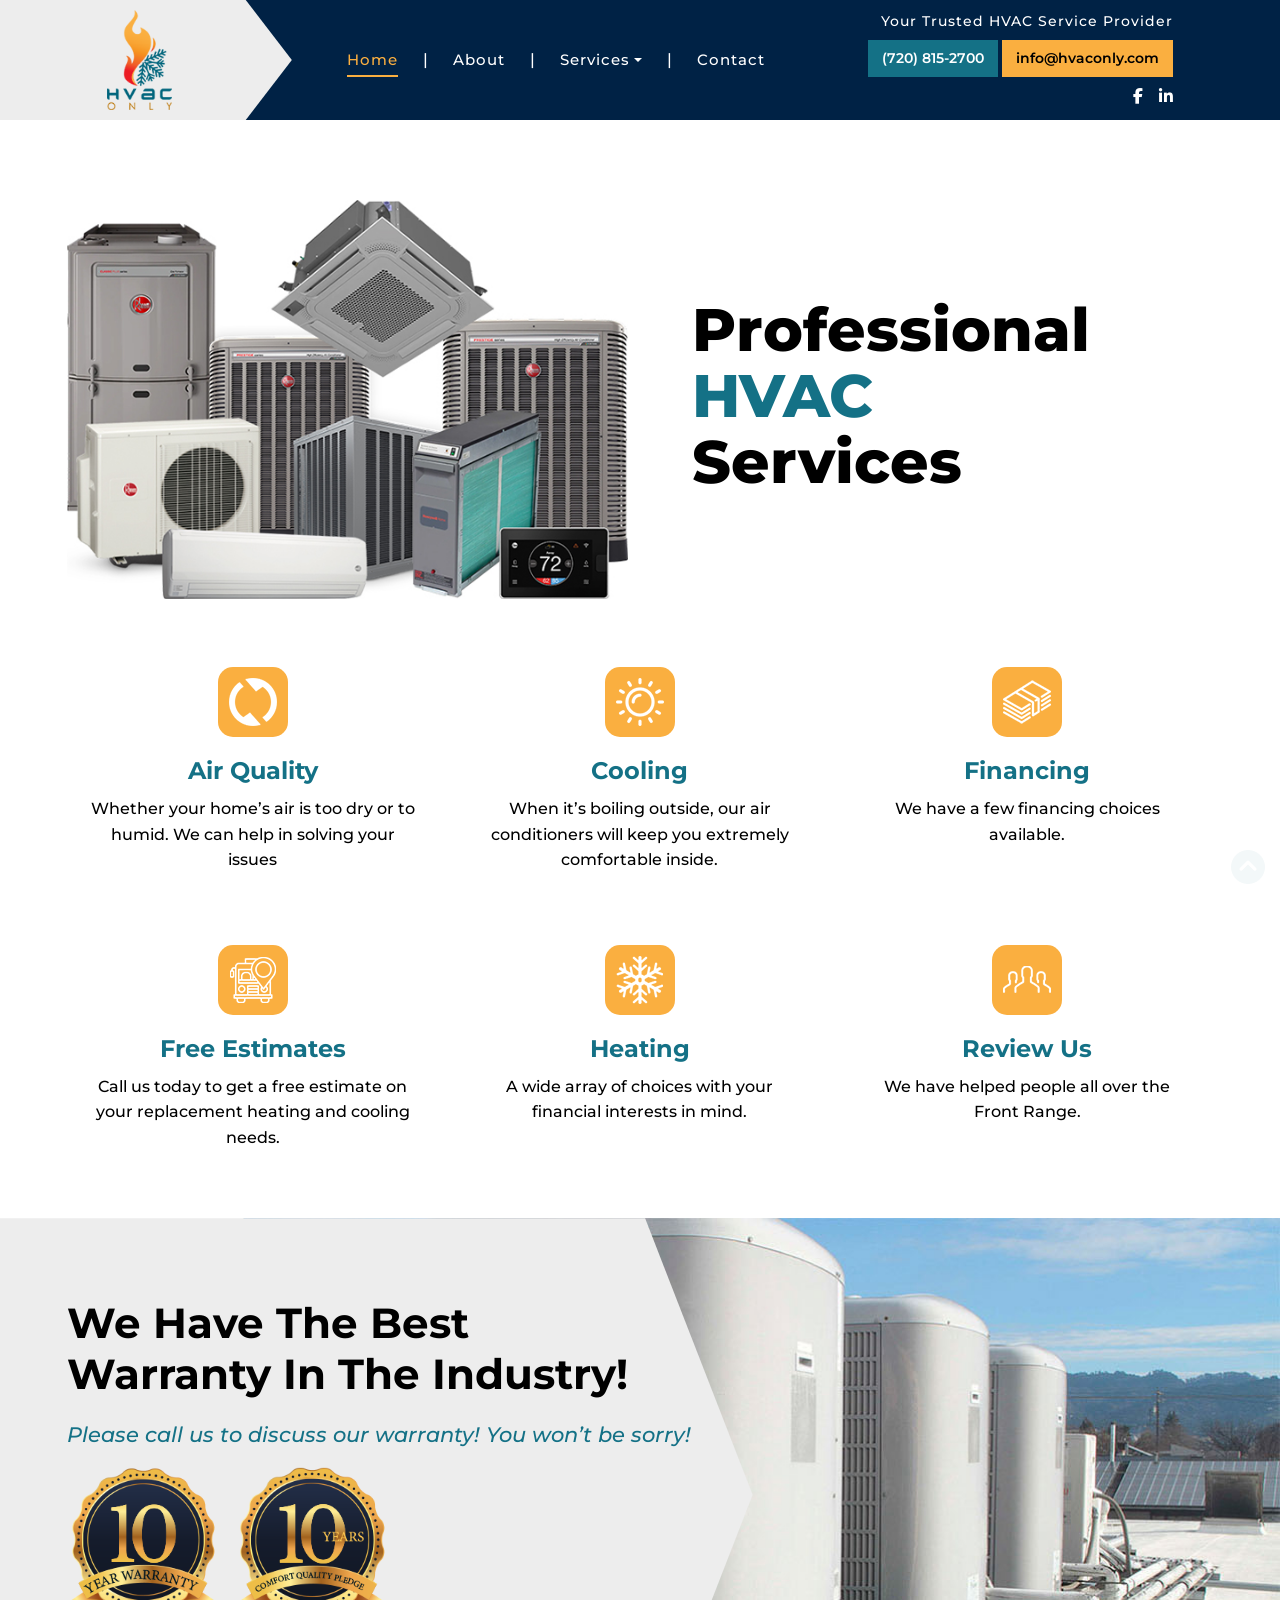
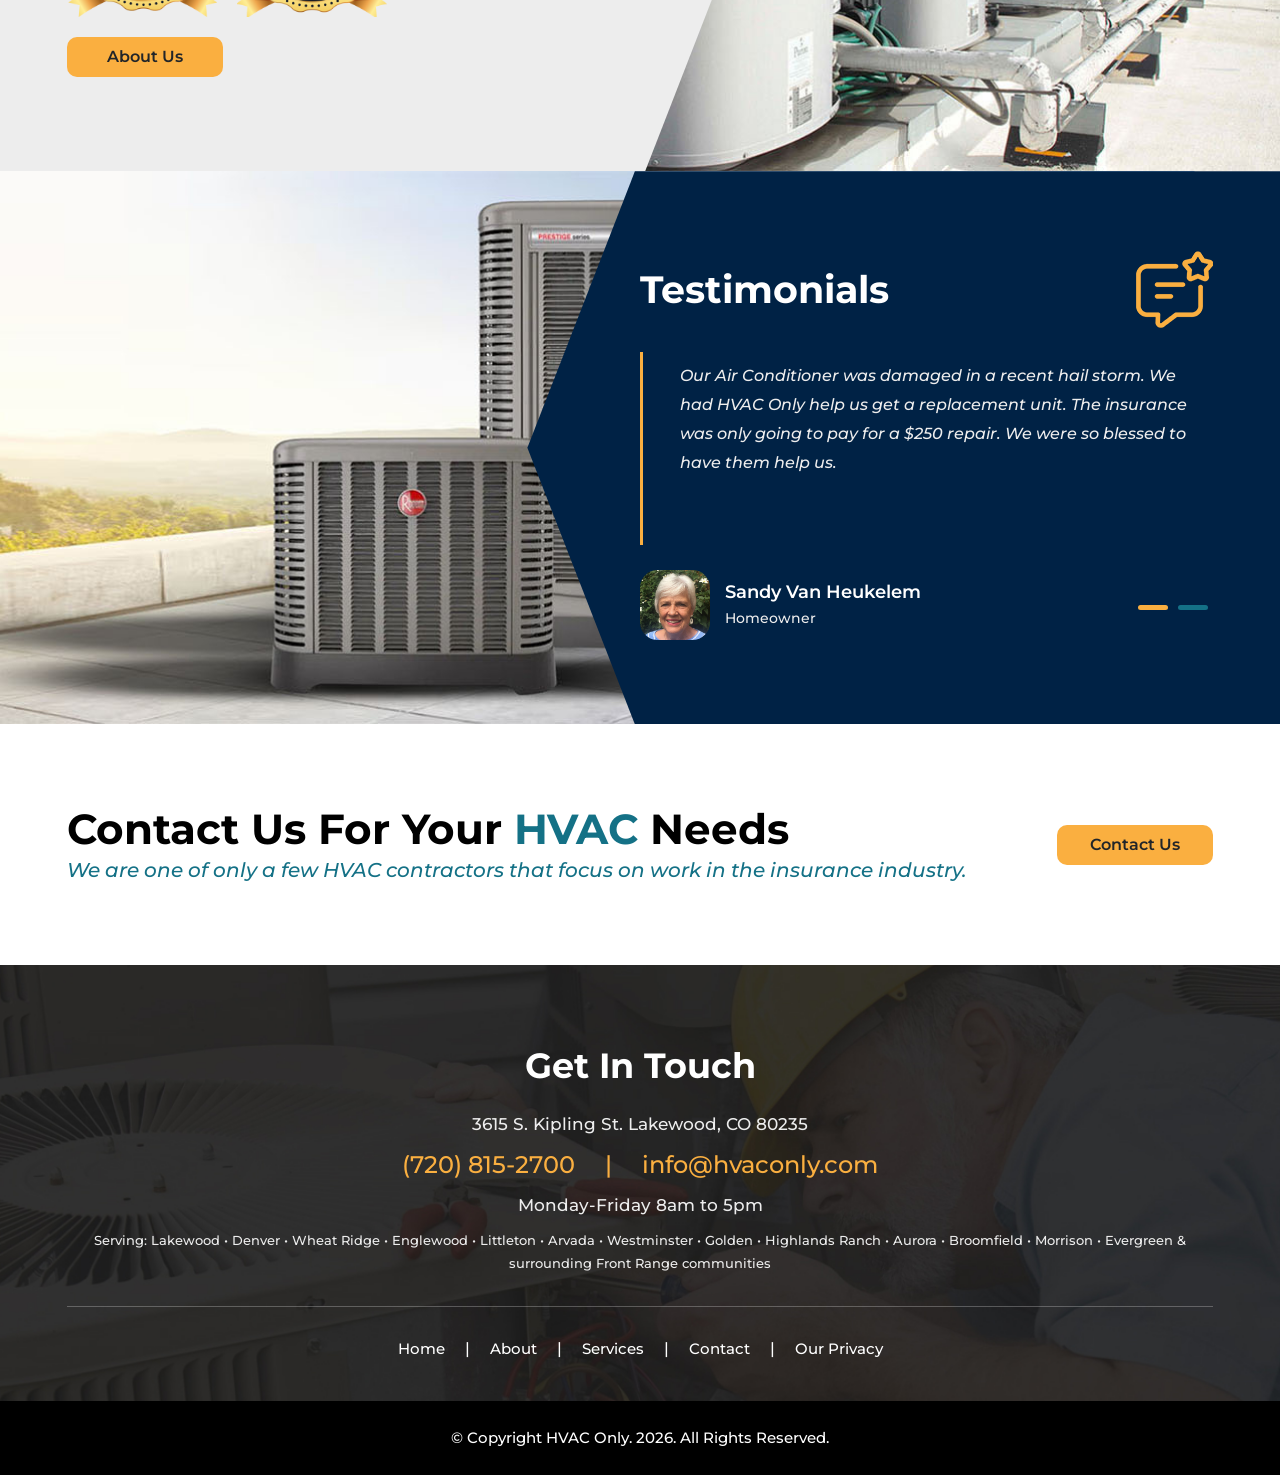
==== newsite/extracted/hvac_08042026/hvac/index.html @ 2b58421a "Initial commit — static site rebuild of hvaconly.com Phases complete: - Phase 1: nginx setup (port 8" ====
<!DOCTYPE html
  PUBLIC "-//W3C//DTD XHTML 1.0 Transitional//EN" "http://www.w3.org/TR/xhtml1/DTD/xhtml1-transitional.dtd">
<html xmlns="http://www.w3.org/1999/xhtml">

<head>
  <meta charset="utf-8">
  <meta http-equiv="content-type" content="text/html; charset=utf-8" />
  <meta name="viewport" content="width=device-width, initial-scale=1">
  <link rel="stylesheet" href="css/bootstrap.min.css">

  <title>HVAC Only | Heating & Cooling Contractor | Lakewood, CO</title>
  <meta name="description" content="HVAC Only offers expert heating, cooling & air quality services in Lakewood, CO. Serving Denver, Wheat Ridge, Littleton, Englewood, Arvada & the Front Range. Free estimates — call (720) 815-2700.">
  <meta name="robots" content="index, follow">
  <link rel="canonical" href="https://hvaconly.com/">
  <!-- Open Graph -->
  <meta property="og:type" content="website">
  <meta property="og:title" content="HVAC Only | Heating & Cooling Contractor | Lakewood, CO">
  <meta property="og:description" content="HVAC Only offers expert heating, cooling & air quality services in Lakewood, CO. Serving Denver, Wheat Ridge, Littleton, Englewood, Arvada & the Front Range. Free estimates — call (720) 815-2700.">
  <meta property="og:url" content="https://hvaconly.com/">
  <meta property="og:site_name" content="HVAC Only">
  <meta property="og:image" content="https://hvaconly.com/img/logo.png">
  <!-- Twitter Card -->
  <meta name="twitter:card" content="summary">
  <meta name="twitter:title" content="HVAC Only | Heating & Cooling Contractor | Lakewood, CO">
  <meta name="twitter:description" content="HVAC Only offers expert heating, cooling & air quality services in Lakewood, CO. Serving Denver, Wheat Ridge, Littleton, Englewood, Arvada & the Front Range. Free estimates — call (720) 815-2700.">
  <!-- Local SEO -->
  <meta name="geo.region" content="US-CO">
  <meta name="geo.placename" content="Lakewood, Colorado">
  <meta name="geo.position" content="39.6461;-105.1244">
  <meta name="ICBM" content="39.6461, -105.1244">

  <link rel="shortcut icon" href="img/favIcon.png" />
  <link rel="stylesheet" type="text/css" href="css/all.css" />
  <link rel="stylesheet" type="text/css" href="css/style.css" />
  <link rel="stylesheet" href="css/animate.css">
  <link rel="stylesheet" href="css/jquery.bxslider.css">

  <link rel="preconnect" href="https://fonts.googleapis.com">
  <link rel="preconnect" href="https://fonts.gstatic.com" crossorigin>
  <link href="https://fonts.googleapis.com/css2?family=Montserrat:ital,wght@0,100..900;1,100..900&display=swap"
    rel="stylesheet">
  <script type="application/ld+json">
  {
    "@context": "https://schema.org",
    "@type": "HVACBusiness",
    "name": "HVAC Only",
    "url": "https://hvaconly.com",
    "logo": "https://hvaconly.com/img/logo.png",
    "image": "https://hvaconly.com/img/logo.png",
    "description": "Expert heating, cooling and air quality services in Lakewood, CO and the Denver metro area.",
    "telephone": "+17208152700",
    "email": "info@hvaconly.com",
    "address": {
      "@type": "PostalAddress",
      "streetAddress": "3615 S. Kipling St.",
      "addressLocality": "Lakewood",
      "addressRegion": "CO",
      "postalCode": "80235",
      "addressCountry": "US"
    },
    "geo": {
      "@type": "GeoCoordinates",
      "latitude": 39.6461,
      "longitude": -105.1244
    },
    "openingHoursSpecification": {
      "@type": "OpeningHoursSpecification",
      "dayOfWeek": ["Monday","Tuesday","Wednesday","Thursday","Friday"],
      "opens": "08:00",
      "closes": "17:00"
    },
    "areaServed": [
      {"@type": "City", "name": "Lakewood", "addressRegion": "CO"},
      {"@type": "City", "name": "Denver", "addressRegion": "CO"},
      {"@type": "City", "name": "Wheat Ridge", "addressRegion": "CO"},
      {"@type": "City", "name": "Englewood", "addressRegion": "CO"},
      {"@type": "City", "name": "Littleton", "addressRegion": "CO"},
      {"@type": "City", "name": "Arvada", "addressRegion": "CO"},
      {"@type": "City", "name": "Westminster", "addressRegion": "CO"},
      {"@type": "City", "name": "Golden", "addressRegion": "CO"},
      {"@type": "City", "name": "Highlands Ranch", "addressRegion": "CO"},
      {"@type": "City", "name": "Aurora", "addressRegion": "CO"},
      {"@type": "City", "name": "Broomfield", "addressRegion": "CO"},
      {"@type": "City", "name": "Morrison", "addressRegion": "CO"},
      {"@type": "City", "name": "Edgewater", "addressRegion": "CO"},
      {"@type": "City", "name": "Centennial", "addressRegion": "CO"},
      {"@type": "City", "name": "Lone Tree", "addressRegion": "CO"},
      {"@type": "City", "name": "Evergreen", "addressRegion": "CO"},
      {"@type": "City", "name": "Thornton", "addressRegion": "CO"}
    ],
    "priceRange": "$$",
    "sameAs": []
  }
  </script>
</head>

<body>
  <!-- HEADER -->
  <header id="header" class="main-header angled-bg">
    <div class="container">
      <div class="header-wrapper d-flex align-items-center justify-content-between">

        <!-- LEFT: Logo -->
        <div class="header-left d-flex align-items-center">
          <a class="logo-box" href="index.html">
            <img src="img/logo.png" alt="HVAC Logo" class="logo-img">
          </a>
        </div>

        <!-- CENTER: Desktop Nav -->
        <nav class="main-nav">
          <ul class="nav-list d-flex mb-0">
            <li><a href="index.html" class="active">Home</a></li>
            <li>|</li>
            <li><a href="about.html">About</a></li>
            <li>|</li>
            <li class="dropdown">
              <a href="services.html" class="dropdown-toggle">Services</a> <!-- data-bs-toggle="dropdown" -->

              <ul class="dropdown-menu">
                <li><a class="dropdown-item" href="air-quality.html">Air Quality</a></li>
                <li><a class="dropdown-item" href="cooling.html">Cooling</a></li>
                <li><a class="dropdown-item" href="heating.html">Heating</a></li>
                <li><a class="dropdown-item" href="packaged-units.html">Packaged Units</a></li>
                <li><a class="dropdown-item" href="reports.html">Reports</a></li>
                <li><a class="dropdown-item" href="services.html">Service</a></li>
              </ul>
            </li>
            <li>|</li>
            <li><a href="contact.html">Contact</a></li>
          </ul>
        </nav>

        <!-- RIGHT -->
        <div class="header-right text-end">

          <!-- Hamburger -->
          <div class="hamburger d-lg-none">
            <i class="fa-solid fa-bars-staggered"></i>
          </div>

          <p class="tagline mb-0 pb-2 d-none d-lg-block">
            Your Trusted HVAC Service Provider
          </p>

          <div class="contact-box d-flex justify-content-end align-items-center d-none d-lg-flex">
            <a href="tel:7208152700" class="contact-btn phone">(720) 815-2700</a>
            <a href="mailto:info@hvaconly.com" class="contact-btn email">info@hvaconly.com</a>
          </div>

          <div class="social-icons pt-2 d-none d-lg-block">
            <a href="http://www.Facebook.com/hvaconly.com"><i class="fab fa-facebook-f"></i></a>
            <a href="http://www.linkedin/company/hvaconly"><i class="fab fa-linkedin-in"></i></a>
          </div>

        </div>

      </div>
    </div>
  </header>

  <!-- MOBILE MENU -->
  <div class="mobile-menu">
    <div class="mobile-menu-close" id="mobileMenuClose">
      <i class="fa-solid fa-xmark"></i>
    </div>
    <div class="mobile-menu-inner">

      <ul>
        <li><a href="index.html" class="active">Home</a></li>
        <li><a href="about.html">About</a></li>
        <li><a href="services.html">Services</a></li>
        <li><a href="contact.html">Contact</a></li>
      </ul>

      <div class="mobile-contact">
        <div class="contact-box">
          <a href="tel:7208152700" class="contact-btn phone">(720) 815-2700</a>
          <a href="mailto:info@hvaconly.com" class="contact-btn email">info@hvaconly.com</a>
        </div>

        <div class="social-icons pt-2 text-end">
          <a href="#"><i class="fab fa-facebook-f"></i></a>
          <a href="#"><i class="fab fa-linkedin-in"></i></a>
        </div>
      </div>

    </div>
  </div>

  <!-- OVERLAY -->
  <div class="menu-overlay"></div>


  <!-- HERO -->
  <section id="hero" class="hero-section topMarginOfHeader">
    <div class="container">
      <div class="row align-items-center">

        <!-- LEFT: IMAGE -->
        <div class="col-lg-6 hero-image-col">
          <div class="hero-image text-center wow fadeInLeft">
            <img src="img/hvac-banner.jpg" alt="HVAC Products" class="img-fluid">
          </div>
        </div>

        <!-- RIGHT: CONTENT -->
        <div class="col-lg-6 hero-content-col">
          <div class="hero-content">
            <h1 class="hero-title fadeInUp">
              Professional <br>
              <span>HVAC</span> <br>
              Services
            </h1>
          </div>
        </div>

      </div>
    </div>
  </section>

  <section id="services" class="services-section">
    <div class="container">

      <div class="row text-center g-3">

        <!-- ITEM -->
        <div class="col-lg-4 col-md-6">
          <div class="service-card wow fadeInUp" data-wow-delay="0.0s">
            <div class="icon-box">
              <img src="img/services1_ic.png" class="img-fluid" alt="">
            </div>
            <h4>Air Quality</h4>
            <p>Whether your home’s air is too dry or to humid. We can help in solving your issues</p>
          </div>
        </div>

        <div class="col-lg-4 col-md-6">
          <div class="service-card wow fadeInUp" data-wow-delay="0.2s">
            <div class="icon-box">
              <img src="img/services2_ic.png" class="img-fluid" alt="">
            </div>
            <h4>Cooling</h4>
            <p>When it’s boiling outside, our air conditioners will keep you extremely comfortable inside.</p>
          </div>
        </div>

        <div class="col-lg-4 col-md-6">
          <div class="service-card wow fadeInUp" data-wow-delay="0.4s">
            <div class="icon-box">
              <img src="img/services3_ic.png" class="img-fluid" alt="">
            </div>
            <h4>Financing</h4>
            <p>We have a few financing choices available.</p>
          </div>
        </div>

        <div class="col-lg-4 col-md-6">
          <div class="service-card wow fadeInUp" data-wow-delay="0.0s">
            <div class="icon-box">
              <img src="img/services4_ic.png" class="img-fluid" alt="">
            </div>
            <h4>Free Estimates</h4>
            <p>Call us today to get a free estimate on your replacement heating and cooling needs.</p>
          </div>
        </div>

        <div class="col-lg-4 col-md-6">
          <div class="service-card wow fadeInUp" data-wow-delay="0.2s">
            <div class="icon-box">
              <img src="img/services5_ic.png" class="img-fluid" alt="">
            </div>
            <h4>Heating</h4>
            <p>A wide array of choices with your financial interests in mind.</p>
          </div>
        </div>

        <div class="col-lg-4 col-md-6">
          <div class="service-card wow fadeInUp" data-wow-delay="0.4s">
            <div class="icon-box">
              <img src="img/services6_ic.png" class="img-fluid" alt="">
            </div>
            <h4>Review Us</h4>
            <p>We have helped people all over the Front Range.</p>
          </div>
        </div>

      </div>

    </div>
  </section>

  <section id="warranty" class="warranty-section wow fadeInUp">
    <div class="container">
      <div class="row g-0 align-items-stretch">

        <!-- LEFT CONTENT -->
        <div class="col-lg-7 warranty-content d-flex align-items-center">
          <div class="content-inner">

            <h2 class="warranty-title wow fadeInUp">
              We Have The Best <br> Warranty In The Industry!
            </h2>

            <p class="warranty-subtitle">
              Please call us to discuss our warranty! You won’t be sorry!
            </p>

            <div class="badge-wrapper d-flex flex-wrap">
              <img src="img/badge1.png" alt="10 Years Comfort Quality" class="wow fadeInUp" data-wow-delay="0.0s">
              <img src="img/badge2.png" alt="10 Years Warranty" class="wow fadeInUp" data-wow-delay="0.2s">
            </div>

            <a href="about.html" class="btn warranty-btn wow fadeInUp">
              About Us
            </a>

          </div>
        </div>

        <!-- RIGHT CONTENT -->
        <div class="col-lg-5"></div>
      </div>
    </div>
  </section>

  <section id="testimonials" class="testimonials-section wow fadeInUp">
    <div class="container">
      <div class="row g-0 align-items-stretch">

        <!-- LEFT IMAGE -->
        <div class="col-lg-6"></div>

        <!-- RIGHT CONTENT -->
        <div class="col-lg-6 testimonials-content d-flex align-items-center">
          <div class="content-inner w-100">

            <div class="d-flex align-items-center justify-content-between mb-4">
              <h2 class="section-title mb-0 wow fadeInUp">Testimonials</h2>
              <div class="icon-box">
                <img src="img/review_ic.png" class="img-fluid" alt="Review icon">
              </div>
            </div>

            <!-- SLIDER -->
            <ul class="testimonial-slider wow fadeInUp">

              <!-- ITEM -->
              <li>
                <div class="testimonial-item">
                  <div class="quote-line"></div>

                  <p class="testimonial-text">
                    Our Air Conditioner was damaged in a recent hail storm. We had HVAC Only help us get a replacement
                    unit. The insurance was only going to pay for a $250 repair. We were so blessed to have them help
                    us.
                  </p>

                  <div class="testimonial-user d-flex align-items-center">
                    <img src="img/sandy-van.png" class="img-fluid" alt="Sandy Van Heukelem">

                    <div class="user-info">
                      <h6>Sandy Van Heukelem</h6>
                      <span>Homeowner</span>
                    </div>
                  </div>
                </div>
              </li>

              <!-- ITEM -->
              <li>
                <div class="testimonial-item">
                  <div class="quote-line"></div>

                  <p class="testimonial-text">
                    HVAC Only took the time to help us with grueling process of dealing with our insurance company. We
                    heard “no” over 10 times for our request for replacement. HVAC Only took the time to deal with them
                    and educate them why indeed they needed replacement. We eventually got all 8 of our commercial units
                    paid for.
                  </p>

                  <div class="testimonial-user d-flex align-items-center">
                    <img src="img/Jenn-key.png" class="img-fluid" alt="Jennifer Kay">

                    <div class="user-info">
                      <h6>Jennifer Kay</h6>
                      <span>Business Owner</span>
                    </div>
                  </div>
                </div>
              </li>

            </ul>

          </div>
        </div>

      </div>
    </div>
  </section>

  <section id="cta" class="cta-section wow fadeInUp">
    <div class="container">
      <div class="cta-wrapper d-flex align-items-center justify-content-between flex-wrap">

        <!-- LEFT CONTENT -->
        <div class="cta-content">
          <h2 class="warranty-title">
            Contact Us For Your <span>HVAC</span> Needs
          </h2>
          <p class="warranty-subtitle">
            We are one of only a few HVAC contractors that focus on work in the insurance industry.
          </p>
        </div>

        <!-- BUTTON -->
        <div class="cta-btn-wrapper">
          <a href="contact.html" class="btn warranty-btn">Contact Us</a>
        </div>

      </div>
    </div>
  </section>

  <footer class="footer-section">

    <!-- TOP (CONTACT AREA) -->
    <div class="footer-top d-flex align-items-center">
      <div class="container text-center">

        <h2 class="footer-title">Get In Touch</h2>

        <p class="footer-address">
          3615 S. Kipling St. Lakewood, CO 80235
        </p>

        <div class="footer-contact d-flex justify-content-center flex-wrap">
          <a href="tel:17208152700">(720) 815-2700</a>
          <span class="divider">|</span>
          <a href="mailto:info@hvaconly.com">info@hvaconly.com</a>
        </div>

        <p class="footer-address">
          Monday-Friday 8am to 5pm
        </p>

        <p class="footer-address footer-service-area">
          Serving: Lakewood &bull; Denver &bull; Wheat Ridge &bull; Englewood &bull; Littleton &bull; Arvada &bull; Westminster &bull; Golden &bull; Highlands Ranch &bull; Aurora &bull; Broomfield &bull; Morrison &bull; Evergreen &amp; surrounding Front Range communities
        </p>

        <hr class="footer-line">

        <!-- NAV -->
        <nav class="footer-nav">
          <ul class="d-flex justify-content-center flex-wrap">
            <li><a href="index.html">Home</a></li>
            <li>|</li>
            <li><a href="about.html">About</a></li>
            <li>|</li>
            <li><a href="services.html">Services</a></li>
            <li>|</li>
            <li><a href="contact.html">Contact</a></li>
            <li>|</li>
            <li><a href="#">Our Privacy</a></li>
          </ul>
        </nav>

      </div>
    </div>

    <!-- BOTTOM -->
    <div class="footer-bottom text-center">
      <p>© Copyright HVAC Only. <span id="footerYear"></span>. All Rights Reserved.</p>
    </div>

  </footer>

  <a href="#" class="back-to-top"><i class="fas fa-chevron-circle-up"></i></a>

  <div id="preloader">
    <div class="preloader-inner">
      <div class="preloader-logo-wrapper">
        <img src="img/logo.png" class="img-fluid preloader-logo" alt="">
        <div class="preloader-spinner"></div>
      </div>
      <p class="preloader-text">
        Preparing your comfort
        <span class="dot">.</span>
        <span class="dot">.</span>
        <span class="dot">.</span>
      </p>
    </div>
  </div>



  <script src="js/jquery.min.js"></script>
  <script src="js/popper.min.js"></script>
  <script src="js/bootstrap.bundle.min.js"></script>
  <script src="js/bootstrap.min.js"></script>
  <script src="js/jquery.bxslider.js"></script>
  <script src="js/wow.js"></script>
  <script src="js/myScript.js"></script>

  <script>
    $(document).ready(function () {
      $('.testimonial-slider').bxSlider({
        mode: 'horizontal',
        auto: true,
        pause: 5000,
        controls: false,
        pager: true,
        infiniteLoop: true,
        autoHover: true,
        touchEnabled: false,
        adaptiveHeight: true
      });
    });
  </script>

</body>

</html>
---- newsite/extracted/hvac_08042026/hvac/css/style.css ----
@charset "utf-8";

/* CSS Document */

html {
  scroll-behavior: smooth !important;
  overflow-x: hidden;
}

body {
  overflow-x: hidden;
  font-family: "Montserrat", sans-serif;
  font-weight: 500;
}

:root {
  --primary-color: #002245;
  --secondary-color: #ededed;
  --primary-highlight-color: #faaf40;
  --secondary-highlight-color: #147186;
  --light-color: #ffffff;
  --dark-color: #000000;
  --dark-light-color: #818181;
  --accent: #9eb8c1;

  --section-padding: 80px 0px;
  /* --highlight-color: #f97316; */
  /* --text-gray: #6c757d; */
  /* --gradient-primary: linear-gradient(135deg, #f97316 0%, #ea580c 50%, #c2410c 100%);
    --gradient-hover: linear-gradient(135deg, #fb923c 0%, #f97316 50%, #ea580c 100%); */
}

select {
  -webkit-appearance: none;
  -moz-appearance: none;
  /* background: url('../img/select-notch.png') right 4% center no-repeat !important; */
}

input[type="number"] {
  -moz-appearance: textfield;
}

input[type="number"]::-webkit-outer-spin-button,
input[type="number"]::-webkit-inner-spin-button {
  -webkit-appearance: none;
  margin: 0;
}

a,
.btn,
button {
  outline: none !important;
  outline: 0 !important;
}

a:hover {
  text-decoration: none;
}

.btn {
  outline: none !important;
}

.btn:focus,
.btn:not(:disabled):not(.disabled).active:focus,
.btn:not(:disabled):not(.disabled):active:focus,
.show>.btn.dropdown-toggle:focus,
.form-control:focus {
  box-shadow: none !important;
}

/* ==========================================
   HEADER
   ========================================== */

/* HEADER BASE */
#header.main-header {
  background-color: var(--primary-color);
  color: var(--light-color);
  position: fixed;
  width: 100%;
  z-index: 99999;
  top: 0px;
  transition: all 0.6s ease;
  /* overflow: hidden; */
}

.topMarginOfHeader {
  margin-top: 120px;
}

/* LEFT SHAPE */
#header.angled-bg::before {
  content: "";
  position: absolute;
  top: 0;
  left: 0;
  width: 30%;
  height: 100%;
  background: var(--secondary-color);
  /* light grey */

  /* ANGLE */
  clip-path: polygon(0 0, 84% 0, 95% 50%, 84% 100%, 0 100%);
  transition: all 0.6s ease;
}

/* FLEX WRAPPER */
#header .header-wrapper {
  min-height: 120px;
  transition: all 0.6s ease;
}

/* LEFT SIDE (ANGLED SHAPE) */
#header .header-left {
  position: relative;
}

/* LOGO */
#header .logo-box {
  position: relative;
  z-index: 2;
  padding: 0px 40px;
}

#header .logo-img {
  height: 100px;
  transition: all 0.6s ease;
}

/* NAVIGATION */
#header .main-nav {
  flex: 1;
  display: flex;
  justify-content: center;
}

#header .nav-list {
  list-style: none;
  gap: 25px;
}

#header .nav-list li:nth-child(even),
footer .footer-nav ul li:nth-child(even) {
  pointer-events: none;
}


#header .nav-list li a {
  color: var(--light-color);
  text-decoration: none;
  font-weight: 500;
  letter-spacing: 1px;
  transition: 0.3s;
  font-size: 15px;
  padding: 6px 0px;
}

#header .nav-list li a:hover,
#header .nav-list li a.active,
.mobile-menu ul li a.active,
.mobile-menu ul li a:hover {
  color: var(--primary-highlight-color);
}

#header .nav-list li a.active {
  border-bottom: 2px solid var(--primary-highlight-color);
}

/* RIGHT SECTION */
#header .header-right {
  padding-right: 40px;
}

/* TAGLINE */
#header .tagline {
  font-size: 14px;
  letter-spacing: 1px;
  transition: all 0.6s ease;
  opacity: 1;
  max-height: 29px;
}

/* CONTACT BUTTONS */
.contact-box {
  gap: 4px;
}

.contact-btn {
  padding: 8px 14px;
  font-size: 14px;
  text-decoration: none;
  font-weight: 600;
  display: inline-block;
}

.contact-btn.phone,
.contact-btn.email:hover {
  background: var(--secondary-highlight-color);
  color: var(--light-color);
  transition: all 0.6s ease;
}

.contact-btn.email,
.contact-btn.phone:hover {
  background: var(--primary-highlight-color);
  color: var(--dark-color);
  transition: all 0.6s ease;
}

/* SOCIAL */
.social-icons {
  transition: all 0.6s ease;
  opacity: 1;
  max-height: 32px;
}

.social-icons a {
  color: var(--light-color);
  margin-left: 12px;
  font-size: 16px;
  transition: 0.3s;
}

.social-icons a:hover {
  color: var(--primary-highlight-color);
}

/* RESPONSIVE */
@media (max-width: 992px) {
  #header .main-nav {
    display: none;
  }

  #header .header-wrapper {
    /* flex-direction: column; */
    /* align-items: center; */
    text-align: center;
  }

  #header .header-right {
    padding: 15px 0;
  }

  #header .contact-box {
    justify-content: center;
    flex-wrap: wrap;
  }

  #header .header-left::before {
    width: 200px;
  }
}

/* ==========================================
   HAMBURGER
   ========================================== */

/* HAMBURGER */
#header .hamburger {
  cursor: pointer;
  font-size: 28px;
  color: var(--light-color);
}

/* MOBILE MENU PANEL */
.mobile-menu {
  position: fixed;
  top: 0;
  right: -100%;
  width: 280px;
  height: 100%;
  background: var(--primary-color);
  z-index: 999999;
  transition: 0.4s;
  padding: 30px;
}

.mobile-menu.active {
  right: 0;
}

/* MENU LINKS */
.mobile-menu ul {
  list-style: none;
  padding: 0;
}

.mobile-menu ul li {
  margin-bottom: 20px;
}

.mobile-menu ul li a {
  color: var(--light-color);
  text-decoration: none;
  font-size: 15px;
  display: block;
}

/* CONTACT */
.mobile-menu-inner {
  height: 100%;
  display: flex;
  flex-direction: column;
}

.mobile-menu .mobile-contact {
  margin-top: auto;
}

.mobile-menu .contact-btn {
  width: 100%;
  text-align: center;
}

.mobile-menu .contact-box {
  display: grid;
}

.mobile-menu-close {
  color: var(--primary-color);
  font-size: 24px;
  position: absolute;
  background: var(--secondary-color);
  padding: 5px 8px;
  border-radius: 30px;
  left: -18px;
  top: 12px;
  cursor: pointer;
}

/* OVERLAY */
.menu-overlay {
  position: fixed;
  top: 0;
  left: 0;
  width: 100%;
  height: 100%;
  background: rgba(0, 0, 0, 0.6);
  opacity: 0;
  visibility: hidden;
  transition: 0.3s;
  z-index: 999998;
}

.menu-overlay.active {
  opacity: 1;
  visibility: visible;
}

/* HIDE DESKTOP NAV */
@media (max-width: 992px) {
  #header .main-nav {
    display: none;
  }
}

/* ==========================================
   HERO SECTION
   ========================================== */

/* HERO SECTION */
#hero.hero-section {
  background: var(--light-color);
  padding: var(--section-padding);
}

/* IMAGE */
#hero .hero-image img {
  max-width: 100%;
  height: auto;
}

/* CONTENT */
#hero .hero-content {
  padding-left: 40px;
}

/* TITLE */
#hero .hero-title {
  font-size: 60px;
  font-weight: 800;
  line-height: 1.1;
  color: var(--dark-color);
}

#hero .hero-title span {
  color: var(--secondary-highlight-color);
}

/* RESPONSIVE */
@media (max-width: 992px) {
  #hero .hero-content {
    padding-left: 0;
    text-align: center;
    margin-top: 30px;
  }

  #hero .hero-title {
    font-size: 40px;
  }
}

@media (max-width: 576px) {
  #hero .hero-title {
    font-size: 32px;
  }
}

/* ==========================================
   SERVICES SECTION
   ========================================== */

/* SECTION */
#services.services-section {
  background: var(--light-color);
  padding: var(--section-padding);
  padding-top: 0px;
}

#services.services-section .row {
  margin-top: -3rem;
  margin-bottom: -3rem;
}

/* CARD */
#services .service-card {
  text-align: center;
  padding: 20px;
  transition: 0.3s ease;
  position: relative;
}

#services .service-card:hover {
  transform: translateY(-5px);
}

/* ICON BOX */
#services .icon-box {
  width: 70px;
  height: 70px;
  background: var(--primary-highlight-color);
  border-radius: 15px;
  display: flex;
  align-items: center;
  justify-content: center;
  margin: 0 auto 20px;
}

/* TITLE */
#services .service-card h4 {
  font-weight: 700;
  margin-bottom: 10px;
  color: var(--secondary-highlight-color);
  transition: 0.3s ease;
}

#services .service-card:hover h4 {
  color: var(--dark-color);
}

/* TEXT */
#services .service-card p {
  font-size: 16px;
  color: var(--dark-color);
  line-height: 1.6;
}

/* PLUS SIGNS */
#services .plus {
  position: absolute;
}

#services .plus-right,
#services .plus-left {
  top: -6px;
}

#services .plus-right {
  right: -15px;
  transform: translateY(-50%);
}

#services .plus-left {
  left: -15px;
  transform: translateY(-50%);
}

/* RESPONSIVE */
@media (max-width: 992px) {
  #services .plus {
    display: none;
  }
}

/* ==========================================
   WARRANTY SECTION
   ========================================== */

/* SECTION BASE */
#warranty.warranty-section {
  position: relative;
  overflow: hidden;
  background: url('../img/service-bg.jpg') no-repeat center right;
  background-size: cover;
  padding: var(--section-padding);
}

#warranty.warranty-section::before {
  content: "";
  position: absolute;
  top: 0;
  left: 0;
  width: 60%;
  height: 100%;
  background: var(--secondary-color);
  clip-path: polygon(0 0, 84% 0, 98% 50%, 84% 100%, 0 100%);
}

/* LEFT PANEL */
#warranty .warranty-content {
  position: relative;
}

/* CONTENT */
#warranty .content-inner {
  /* max-width: 520px; */
  min-width: 100%;
  min-height: 393px;
}

.warranty-title {
  font-size: 42px;
  font-weight: 700;
  color: var(--dark-color);
  line-height: 1.2;
  margin-bottom: 20px;
}

.warranty-subtitle {
  font-size: 21px;
  color: var(--secondary-highlight-color);
  font-style: italic;
}

/* BADGES */
#warranty .badge-wrapper img {
  width: 150px;
  margin-right: 20px;
  margin-bottom: 20px;
}

/* BUTTON */
.warranty-btn {
  padding: 2px;
  font-weight: 600;
  border-radius: 10px;
  background-color: var(--primary-highlight-color);
  border: none;
  width: 156px;
  height: 40px;
  display: flex;
  justify-content: center;
  align-items: center;
  transition: all 0.6s ease;
}

.warranty-btn:hover {
  background-color: var(--secondary-highlight-color);
  color: var(--light-color);
}

/* RESPONSIVE */
@media (max-width: 991px) {

  .warranty-title {
    font-size: 32px;
  }
}

@media (max-width: 576px) {
  .warranty-title {
    font-size: 26px;
  }

  #warranty .badge-wrapper {
    justify-content: center;
  }

  #warranty .badge-wrapper img {
    width: 100px;
  }
}

/* ==========================================
   TESTIMONIALS SECTION
   ========================================== */

/* SECTION */
#testimonials.testimonials-section {
  position: relative;
  overflow: hidden;
  background: url('../img/testimonial-bg.jpg') no-repeat center left;
  padding: var(--section-padding);
  background-size: cover;
}

#testimonials.testimonials-section::before {
  content: "";
  position: absolute;
  top: 0;
  right: 0;
  width: 60%;
  height: 100%;
  background: var(--primary-color);
  clip-path: polygon(100% 0, 16% 0, 2% 50%, 16% 100%, 100% 100%);
}

/* RIGHT PANEL */
#testimonials .testimonials-content {
  position: relative;
}

/* CONTENT */
#testimonials .content-inner {
  /* max-width: 520px; */
  min-width: 100%;
  min-height: 393px;
}

/* TITLE */
#testimonials .section-title {
  font-size: 38px;
  font-weight: 700;
  color: var(--light-color);
}

/* ICON */
#testimonials .icon-box {
  font-size: 28px;
  color: var(--primary-highlight-color);
}

/* TESTIMONIAL */
#testimonials .testimonial-item {
  position: relative;
}

#testimonials .quote-line {
  width: 3px;
  height: calc(100% - 95px);
  background: var(--primary-highlight-color);
  position: absolute;
  left: 0;
  top: 0px;
}

/* TEXT */
#testimonials .testimonial-text {
  font-size: 16px;
  line-height: 1.8;
  color: var(--secondary-color);
  padding: 10px 10px 10px 40px;
  font-style: italic;
  margin-bottom: 25px;
  min-height: 193px;
}

/* USER */
#testimonials .testimonial-user img {
  width: 70px;
  height: 70px;
  border-radius: 25%;
  margin-right: 15px;
  object-fit: cover;
}

#testimonials .user-info h6 {
  margin: 0;
  font-weight: 600;
  color: var(--light-color);
  font-size: 18px;
  margin-bottom: 4px;
}

#testimonials .user-info span {
  font-size: 14px;
  color: var(--secondary-color);
}

/* SLIDER DOTS */
#testimonials .bx-wrapper {
  background: transparent;
  border: none;
  box-shadow: none;
}

#testimonials .bx-pager {
  text-align: right;
  bottom: 30px;
}

#testimonials .bx-pager-item a {
  background: var(--secondary-highlight-color);
  width: 30px;
  height: 5px;
  display: inline-block;
  margin-left: 5px;
}

#testimonials .bx-pager-item a.active {
  background: var(--primary-highlight-color);
}

/* RESPONSIVE */
@media (max-width: 991px) {

  #testimonials .content-inner {
    margin: 0 auto;
  }

  #testimonials .section-title {
    font-size: 30px;
  }
}

@media (max-width: 576px) {
  #testimonials .testimonial-text {
    font-size: 15px;
  }
}


/* ==========================================
   CTA SECTION
   ========================================== */

/* SECTION */
#cta.cta-section {
  padding: var(--section-padding);
}

/* WRAPPER */
#cta .cta-wrapper {
  gap: 20px;
}

/* TITLE */
#cta .warranty-title span {
  color: var(--secondary-highlight-color);
}

#cta .warranty-title {
  margin-bottom: 0px;
}

#cta .warranty-subtitle {
  font-size: 20px;
  margin-bottom: 0px;
}

/* RESPONSIVE */
@media (max-width: 991px) {
  #cta .cta-wrapper {
    flex-direction: column;
    align-items: flex-start;
  }
}

@media (max-width: 576px) {
  #cta .warranty-subtitle {
    font-size: 14px;
  }
}



/* ==========================================
   FOOTER SECTION
   ========================================== */

/* SECTION */
footer.footer-section {
  color: var(--light-color);
}

/* TOP AREA WITH BACKGROUND */
footer .footer-top {
  background: url('../img/footer-bg.jpg') center/cover no-repeat;
  padding: var(--section-padding);
  padding-bottom: 40px;
}

footer .footer-top .container {
  position: relative;
  z-index: 2;
}

/* TITLE */
footer .footer-title {
  font-size: 35px;
  font-weight: 700;
  margin-bottom: 25px;
}

/* ADDRESS */
footer .footer-address {
  font-size: 17px;
  color: var(--secondary-color);
  margin-bottom: 10px;
}

/* CONTACT */
footer .footer-contact {
  font-size: 24px;
  margin-bottom: 10px;
  gap: 20px;
}

footer .footer-contact a {
  color: var(--primary-highlight-color);
  text-decoration: none;
  margin: 0 10px;
}

footer .footer-contact a:hover {
  text-decoration: underline;
}

footer .divider {
  color: var(--primary-highlight-color);
}

/* LINE */
footer .footer-line {
  border-color: rgba(255, 255, 255, 0.3);
  margin: 30px auto;
  width: 100%;
}

/* NAV */
footer .footer-nav ul {
  list-style: none;
  padding: 0;
  margin: 0;
  gap: 20px;
}

footer .footer-nav a {
  color: var(--light-color);
  text-decoration: none;
  font-size: 15px;
}

footer .footer-nav a:hover {
  color: var(--primary-highlight-color);
}

/* BOTTOM */
footer .footer-bottom {
  background: var(--dark-color);
  padding: 26px 15px;
  font-size: 15px;
  color: var(--light-color);
}

footer .footer-bottom p {
  margin-bottom: 0px;
}

/* RESPONSIVE */
@media (max-width: 768px) {
  footer .footer-title {
    font-size: 28px;
  }

  footer .footer-contact {
    font-size: 18px;
  }
}


/* ==========================================
   DROPDOWN MENU
   ========================================== */


#header .nav-list li.dropdown .dropdown-menu {
  padding: 0px;
  background-color: rgba(237, 237, 237, 0.9);
  border: none;
  border-radius: 8px;
  overflow: hidden;
  min-width: 220px;
  left: 0;
  top: 28px;
}

#header .nav-list li.dropdown a.dropdown-item {
  color: var(--dark-color);
  padding: 10px 15px;
}

#header .dropdown-menu .dropdown-item:hover {
  background-color: var(--accent);
}

#header .dropdown:hover .dropdown-menu {
  display: block;
}

#header .dropdown-toggle::after {
  vertical-align: 3px;
}

#header .nav-list li.dropdown .dropdown-menu li:nth-child(even) {
  pointer-events: all;
}


/* ==========================================
   ABOUT HERO
   ========================================== */

#about-hero {
  padding: var(--section-padding);
}

.about-hero-title h1 {
  font-size: 42px;
  color: var(--primary-color);
  font-weight: 400;
  text-align: center;
}

.about-hero-text p {
  text-align: center;
  color: var(--dark-color);
  font-size: 16px;
  line-height: 1.8;
  margin: 25px 0px 0px;
}


/* ==========================================
   ABOUT DETAILS
   ========================================== */

.aboutDetails-content h3 {
  font-size: 24px;
  color: var(--dark-color);
  margin-bottom: 20px;
  text-align: left;
}

.aboutDetails-content p {
  font-size: 16px;
  color: var(--dark-light-color);
  line-height: 1.8;
  margin-bottom: 0px;
  font-weight: 400;
}

.aboutDetails-content p span {
  color: var(--dark-color);
  font-weight: 500;
}

.aboutDetails-img {
  border-radius: 12px;
  overflow: hidden;
}

.aboutDetails-img img {
  width: 100%;
}

#aboutDetails .row {
  align-items: center;
}

.aboutDetails-wrapper {
  padding: 0px 0px var(--section-padding);
}

.aboutDetails-wrapper:nth-child(even) .aboutDetails-content {
  margin-right: 40px;
}

.aboutDetails-wrapper:nth-child(odd) .aboutDetails-content {
  margin-left: 40px;
}

.aboutDetails-wrapper:last-child {
  padding-bottom: 0px;
}


/* ==========================================
   SERVICES DETAILS
   ========================================== */

#about-hero.service-hero-section {
  padding-bottom: 40px;
}

.servicesDetails-section .aboutDetails-wrapper .aboutDetails-content {
  margin-left: 0px;
  margin-right: 40px;
}

#aboutDetails.servicesDetails-section .row {
  align-items: flex-start;
  align-items: normal;
  align-items: start;
}

.content-line {
  background: url('../img/content-line.png') center/cover repeat-x;
  height: 4px;
  width: 100%;
  margin: 40px 0px;
}

.content-ul {
  list-style: none;
  padding-left: 40px;
  margin: 30px 0px;
}

.content-ul li {
  position: relative;
}

.content-ul li::before {
  content: "•";
  color: var(--dark-light-color);
  position: absolute;
  left: -40px;
  top: 1px;
}

#aboutDetails.servicesDetails-section .aboutDetails-wrapper:nth-child(2) .aboutDetails-img {
  margin-top: 100px;
}

#aboutDetails.servicesDetails-section .aboutDetails-wrapper:last-child .aboutDetails-img {
  margin-top: 40px;
}

#aboutDetails.servicesDetails-section .aboutDetails-wrapper {
  padding-bottom: 0px;
}

.service-padding-top {
  padding-top: 0px;
}

#air-quality,
#cooling,
#heating,
#packaged-units,
#service {
  scroll-margin-top: 120px;
  /* overflow: initial !important; */
}


/* ==========================================
   CONTACT
   ========================================== */

.contact-form {
  margin-top: -40px;
}

/* LABEL */
#contact .form-label {
  font-weight: 400;
  margin-bottom: 6px;
  color: var(--dark-color);
  font-size: 16px;
}

/* INPUT */
#contact .custom-input {
  color: var(--dark-color);
  border-radius: 6px;
  border: 1px solid var(--accent);
  padding: 12px 14px;
  font-size: 16px;
  transition: 0.3s ease;
  line-height: normal;
}

#contact .custom-input:focus {
  border-color: var(--secondary-highlight-color);
  box-shadow: none;
}

/* TEXTAREA */
#contact .textarea {
  resize: none;
}

/* BUTTON */
.contact-btn-wrapper .warranty-btn {
  width: 330px;
  margin: 26px auto 0px;
}

/* RESPONSIVE */
@media (max-width: 768px) {
  .contact-btn-wrapper .warranty-btn {
    width: 100%;
  }
}













#header.headerAfterScroll {
  -webkit-box-shadow: 0px -2px 10px -2px rgba(255, 255, 255, 0.4);
  -moz-box-shadow: 0px -2px 10px -2px rgba(255, 255, 255, 0.4);
  box-shadow: 0px -2px 10px -2px rgba(255, 255, 255, 0.4);
}

#header.headerAfterScroll .tagline,
#header.headerAfterScroll .social-icons {
  max-height: 0;
  opacity: 0;
  padding: 0px !important;
  margin: 0px !important;
  pointer-events: none;
}

#header.headerAfterScroll .logo-img {
  height: 68px;
}

#header.headerAfterScroll .header-wrapper {
  min-height: 80px;
}

.back-to-top {
  position: fixed;
  display: none;
  right: 15px;
  bottom: 15px;
  z-index: 99999;
}

.back-to-top i {
  color: var(--secondary-highlight-color);
  font-size: 34px;
  opacity: 0.6;
  transition: 0.3s;
}

.back-to-top i:hover {
  opacity: 1;
  transition: 0.3s;
}


/* pre loader */
#preloader {
  position: fixed;
  top: 0;
  left: 0;
  right: 0;
  bottom: 0;
  z-index: 999999;
  overflow: hidden;
  background: var(--secondary-color);
  transition: all 300ms ease-in;
}

.preloader-inner {
  position: absolute;
  top: 50%;
  left: 50%;
  transform: translate(-50%, -50%);
  text-align: center;
}

.preloader-logo {
  width: 46px;
  height: auto;
  position: absolute;
}

.preloader-text {
  font-size: 16px;
  margin: 10px 0px 0px;
  color: var(--secondary-highlight-color);
}

.preloader-text .dot {
  opacity: 0;
  animation: blink 1.4s infinite;
}

.preloader-text .dot:nth-child(1) {
  animation-delay: 0s;
}

.preloader-text .dot:nth-child(2) {
  animation-delay: 0.2s;
}

.preloader-text .dot:nth-child(3) {
  animation-delay: 0.4s;
}

@keyframes blink {

  0%,
  80%,
  100% {
    opacity: 0;
  }

  40% {
    opacity: 1;
  }
}

.preloader-logo-wrapper {
  display: flex;
  justify-content: center;
  align-items: center;
}

/* Spinner */
.preloader-spinner {
  width: 110px;
  height: 110px;
  border: 3px solid transparent;
  border-top: 3px solid var(--primary-highlight-color);
  /* main color */
  border-right: 3px solid var(--primary-highlight-color);
  /* adds balance */
  border-radius: 50%;
  animation: spin 0.8s linear infinite;
}

/* Animations */
@keyframes spin {
  0% {
    transform: rotate(0deg);
  }

  100% {
    transform: rotate(360deg);
  }
}

.hideloader {
  opacity: 0;
  pointer-events: none;
}

/* pre loader end */


@media (min-width:1200px) {
  .container {
    max-width: 1170px;
  }
}

@media (max-width:1499px) {
  #header.angled-bg::before {
    width: 24%;
    clip-path: polygon(0 0, 80% 0, 95% 50%, 80% 100%, 0 100%);
  }

  #header.headerAfterScroll.angled-bg::before {
    width: 22%;
  }
}

@media (max-width:1199px) {
  #header .nav-list {
    gap: 20px;
  }

  #header.angled-bg::before {
    width: 25%;
  }

  #header.headerAfterScroll.angled-bg::before {
    width: 24%;
  }

  #header .contact-btn {
    padding: 8px 10px;
    font-size: 12px;
  }

  #header .tagline {
    font-size: 12px;
  }

  #header .nav-list li a {
    font-size: 14px;
  }

  #testimonials .testimonial-text {
    min-height: 222px;
  }
}

@media (max-width:991px) {
  #header.angled-bg::before {
    width: 36%;
  }

  #header.headerAfterScroll.angled-bg::before {
    width: 30%;
  }

  #warranty.warranty-section::before,
  #testimonials.testimonials-section::before {
    width: 100%;
  }

  #testimonials .testimonial-text {
    min-height: 164px;
  }

  #warranty.warranty-section {
    background-position-x: right 68%;
  }

  #testimonials.testimonials-section {
    background-position-x: left 54%;
  }

  #warranty .warranty-content,
  #testimonials .testimonials-content {
    width: 85%;
  }

  #testimonials .testimonials-content {
    margin-left: auto;
  }
}

@media (max-width:767px) {
  #header .header-wrapper {
    min-height: 98px;
  }

  .topMarginOfHeader {
    margin-top: 98px;
  }

  #header.angled-bg::before {
    width: 40%;
  }

  #header.headerAfterScroll.angled-bg::before {
    width: 36%;
  }

  #header .logo-img {
    height: 80px;
  }

  #header .hamburger,
  .mobile-menu-close {
    font-size: 22px;
  }

  #testimonials .testimonial-text {
    min-height: 222px;
  }

  .aboutDetails-wrapper .row {
    gap: 30px;
  }

  .aboutDetails-wrapper:nth-child(even) .aboutDetails-content {
    margin-right: 0px;
  }

  .aboutDetails-wrapper:nth-child(odd) .aboutDetails-content {
    margin-left: 0px;
  }

  #aboutDetails.servicesDetails-section .aboutDetails-wrapper:nth-child(2) .aboutDetails-img {
    margin-top: 0px;
  }

  #aboutDetails.servicesDetails-section .aboutDetails-wrapper:last-child .aboutDetails-img {
    margin-top: 0px;
  }
}

@media (max-width:575px) {
  #header .hamburger {
    margin-right: 15px;
  }

  #testimonials .testimonial-text {
    min-height: 209px;
  }

  footer .footer-nav ul {
    line-height: normal;
  }
}

@media (max-width:489px) {

  #header .header-wrapper,
  #header.headerAfterScroll .header-wrapper {
    min-height: 80px;
  }

  .topMarginOfHeader {
    margin-top: 80px;
  }

  #header .logo-img,
  #header.headerAfterScroll .logo-img {
    height: 58px;
  }

  #header.angled-bg::before,
  #header.headerAfterScroll.angled-bg::before {
    width: 36%;
  }

  #testimonials .bx-pager {
    bottom: -30px;
  }

  footer .footer-contact {
    display: block !important;
  }
}

@media(max-width:413px) {
  footer .footer-contact a {
    display: block;
  }

  footer .divider {
    display: none;
  }
}


/* ==========================================
   MOBILE RESPONSIVENESS FIXES
   ========================================== */

/* --- Hero: show text above image on mobile --- */
@media (max-width: 991px) {
  #hero .hero-image-col {
    order: 2;
  }

  #hero .hero-content-col {
    order: 1;
  }

  #hero .row {
    flex-wrap: wrap;
  }
}

/* --- Service pages: reset content margin on mobile --- */
@media (max-width: 767px) {
  .servicesDetails-section .aboutDetails-wrapper .aboutDetails-content {
    margin-left: 0 !important;
    margin-right: 0 !important;
  }
}

/* --- Testimonials: don't lock min-height on small screens --- */
@media (max-width: 575px) {
  #testimonials .testimonial-text {
    min-height: auto !important;
  }
}

/* --- Footer service area: smaller text, tighter on mobile --- */
footer .footer-service-area {
  font-size: 13px;
  line-height: 1.8;
}

@media (max-width: 768px) {
  footer .footer-service-area {
    font-size: 12px;
  }
}

/* --- Footer nav: wrap gracefully on small screens --- */
@media (max-width: 480px) {
  footer .footer-nav ul {
    flex-wrap: wrap;
    justify-content: center;
    gap: 4px 12px;
  }
}
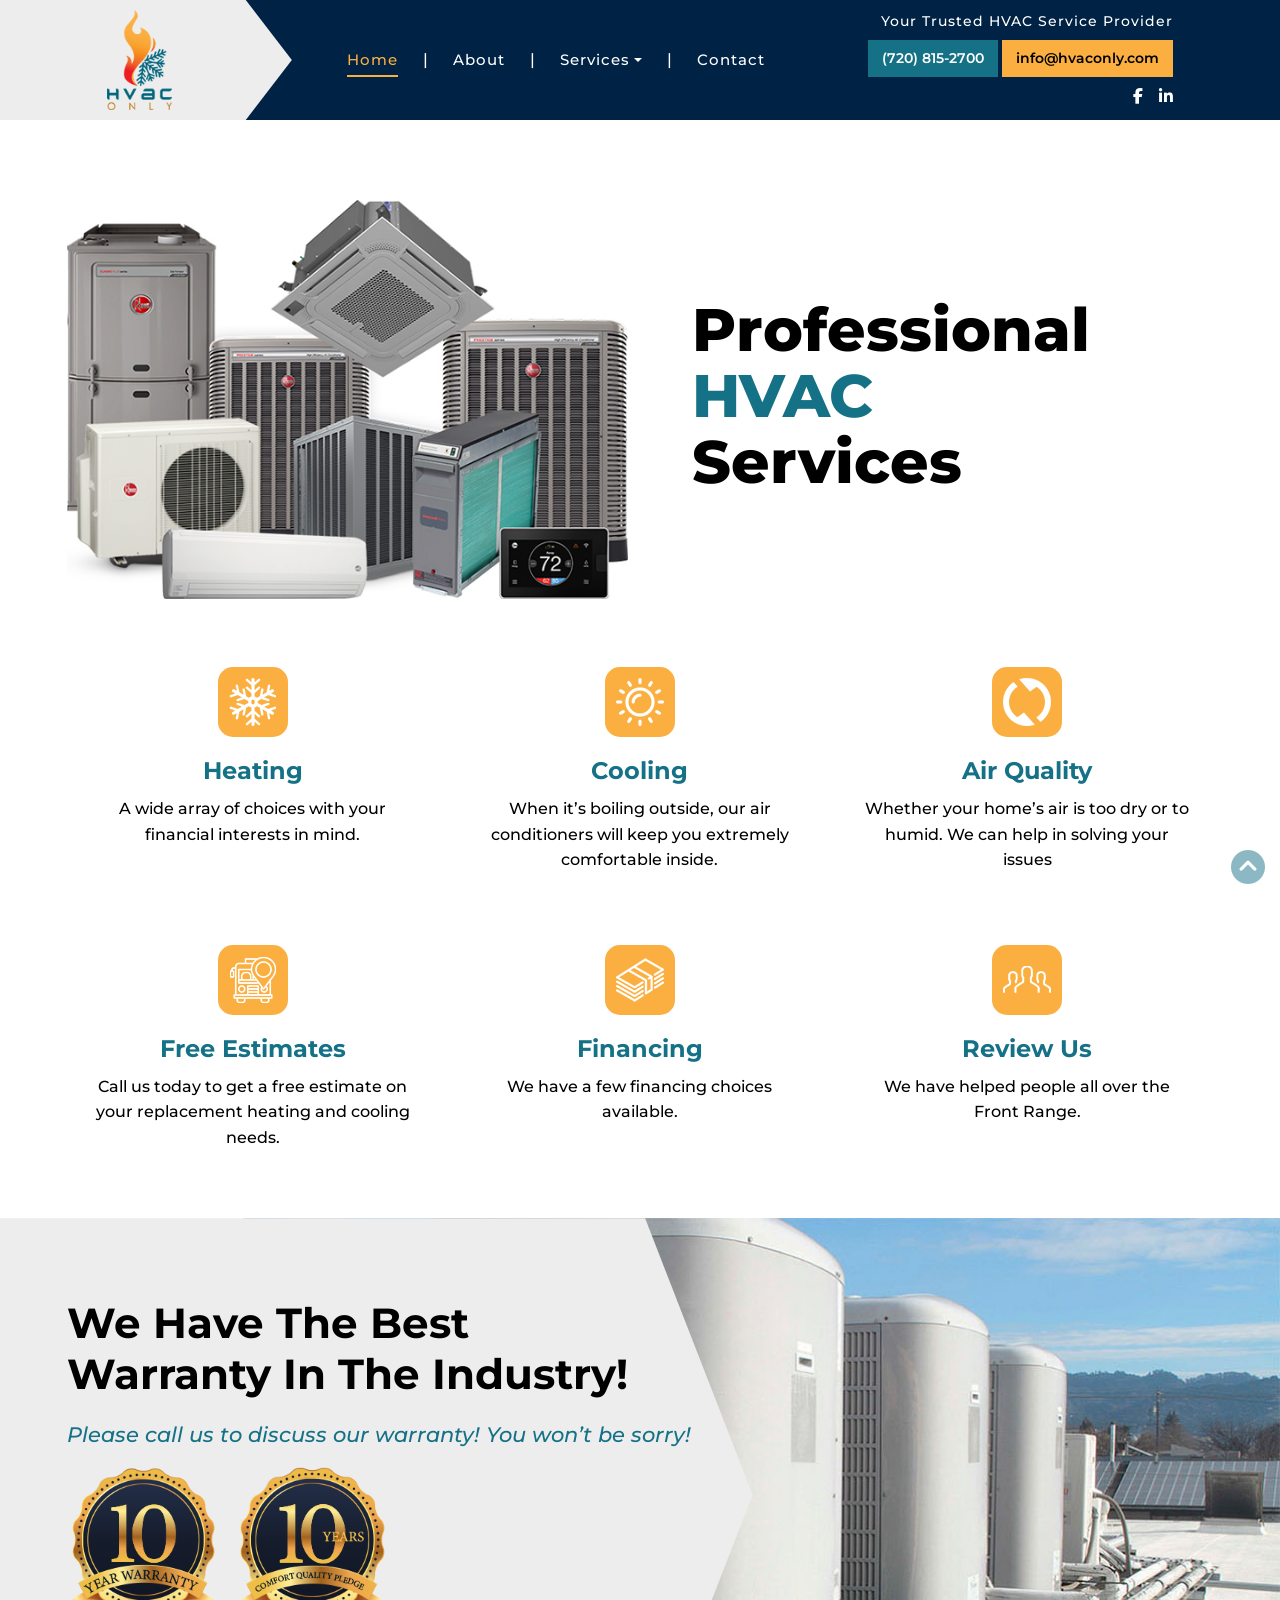
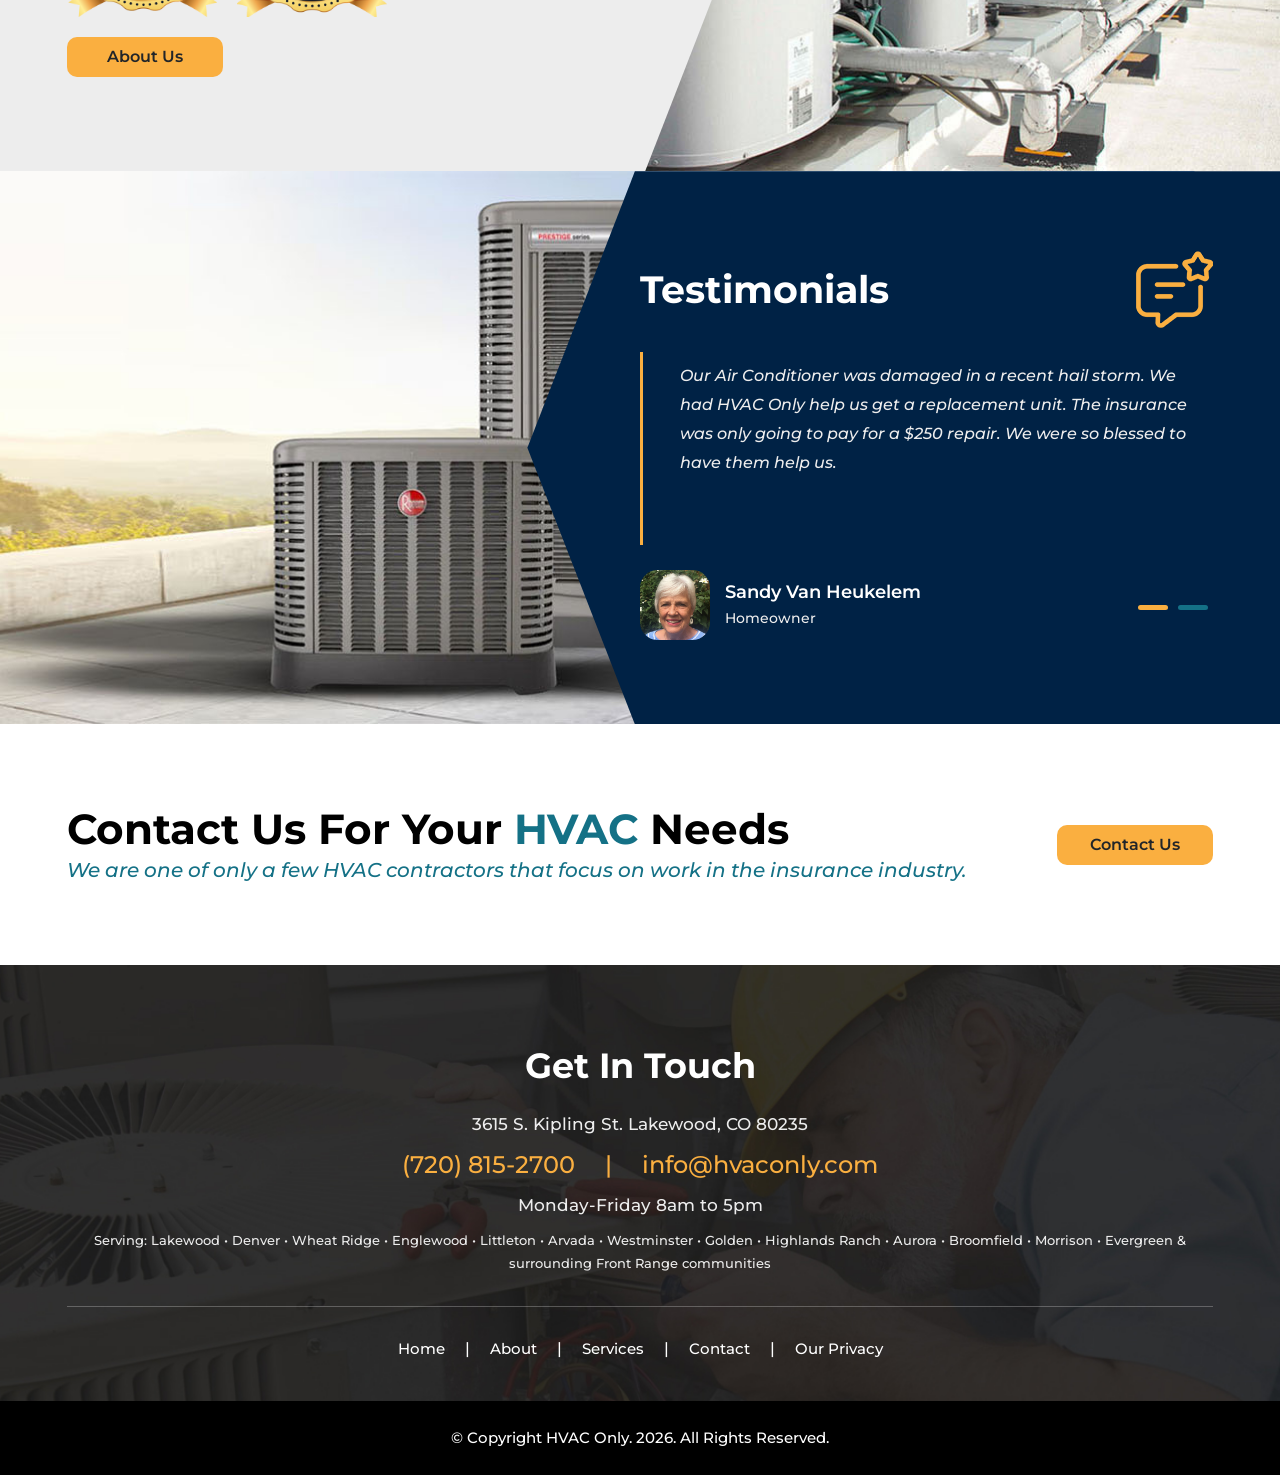
==== commit ca7f9555: "Reorder homepage service cards: Heating/Cooling/Air Quality row 1, Free Estimates/Financing/Review U" ====
--- a/newsite/extracted/hvac_08042026/hvac/index.html
+++ b/newsite/extracted/hvac_08042026/hvac/index.html
@@ -224,14 +224,14 @@
 
       <div class="row text-center g-3">
 
-        <!-- ITEM -->
+        <!-- ROW 1 -->
         <div class="col-lg-4 col-md-6">
           <div class="service-card wow fadeInUp" data-wow-delay="0.0s">
             <div class="icon-box">
-              <img src="img/services1_ic.png" class="img-fluid" alt="">
-            </div>
-            <h4>Air Quality</h4>
-            <p>Whether your home’s air is too dry or to humid. We can help in solving your issues</p>
+              <img src="img/services5_ic.png" class="img-fluid" alt="">
+            </div>
+            <h4>Heating</h4>
+            <p>A wide array of choices with your financial interests in mind.</p>
           </div>
         </div>
 
@@ -248,13 +248,14 @@
         <div class="col-lg-4 col-md-6">
           <div class="service-card wow fadeInUp" data-wow-delay="0.4s">
             <div class="icon-box">
-              <img src="img/services3_ic.png" class="img-fluid" alt="">
-            </div>
-            <h4>Financing</h4>
-            <p>We have a few financing choices available.</p>
-          </div>
-        </div>
-
+              <img src="img/services1_ic.png" class="img-fluid" alt="">
+            </div>
+            <h4>Air Quality</h4>
+            <p>Whether your home’s air is too dry or to humid. We can help in solving your issues</p>
+          </div>
+        </div>
+
+        <!-- ROW 2 -->
         <div class="col-lg-4 col-md-6">
           <div class="service-card wow fadeInUp" data-wow-delay="0.0s">
             <div class="icon-box">
@@ -268,10 +269,10 @@
         <div class="col-lg-4 col-md-6">
           <div class="service-card wow fadeInUp" data-wow-delay="0.2s">
             <div class="icon-box">
-              <img src="img/services5_ic.png" class="img-fluid" alt="">
-            </div>
-            <h4>Heating</h4>
-            <p>A wide array of choices with your financial interests in mind.</p>
+              <img src="img/services3_ic.png" class="img-fluid" alt="">
+            </div>
+            <h4>Financing</h4>
+            <p>We have a few financing choices available.</p>
           </div>
         </div>
 
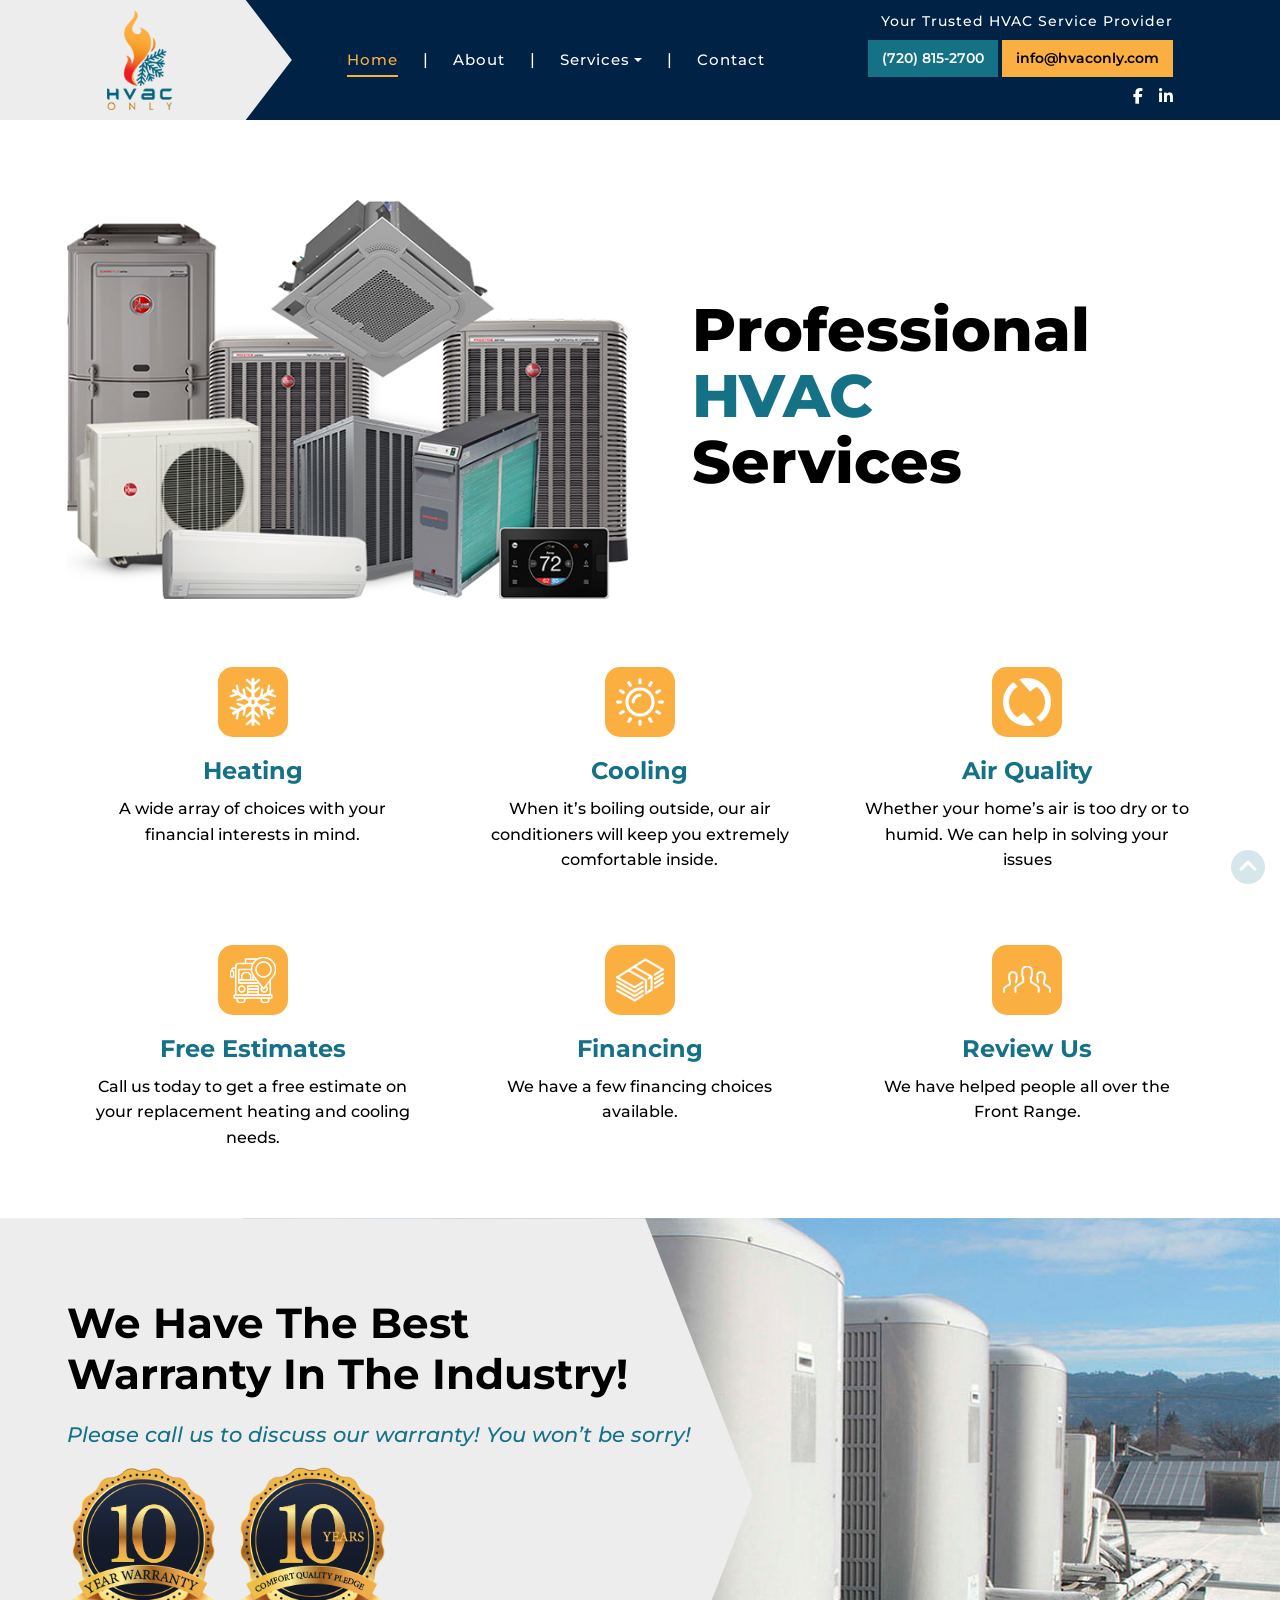
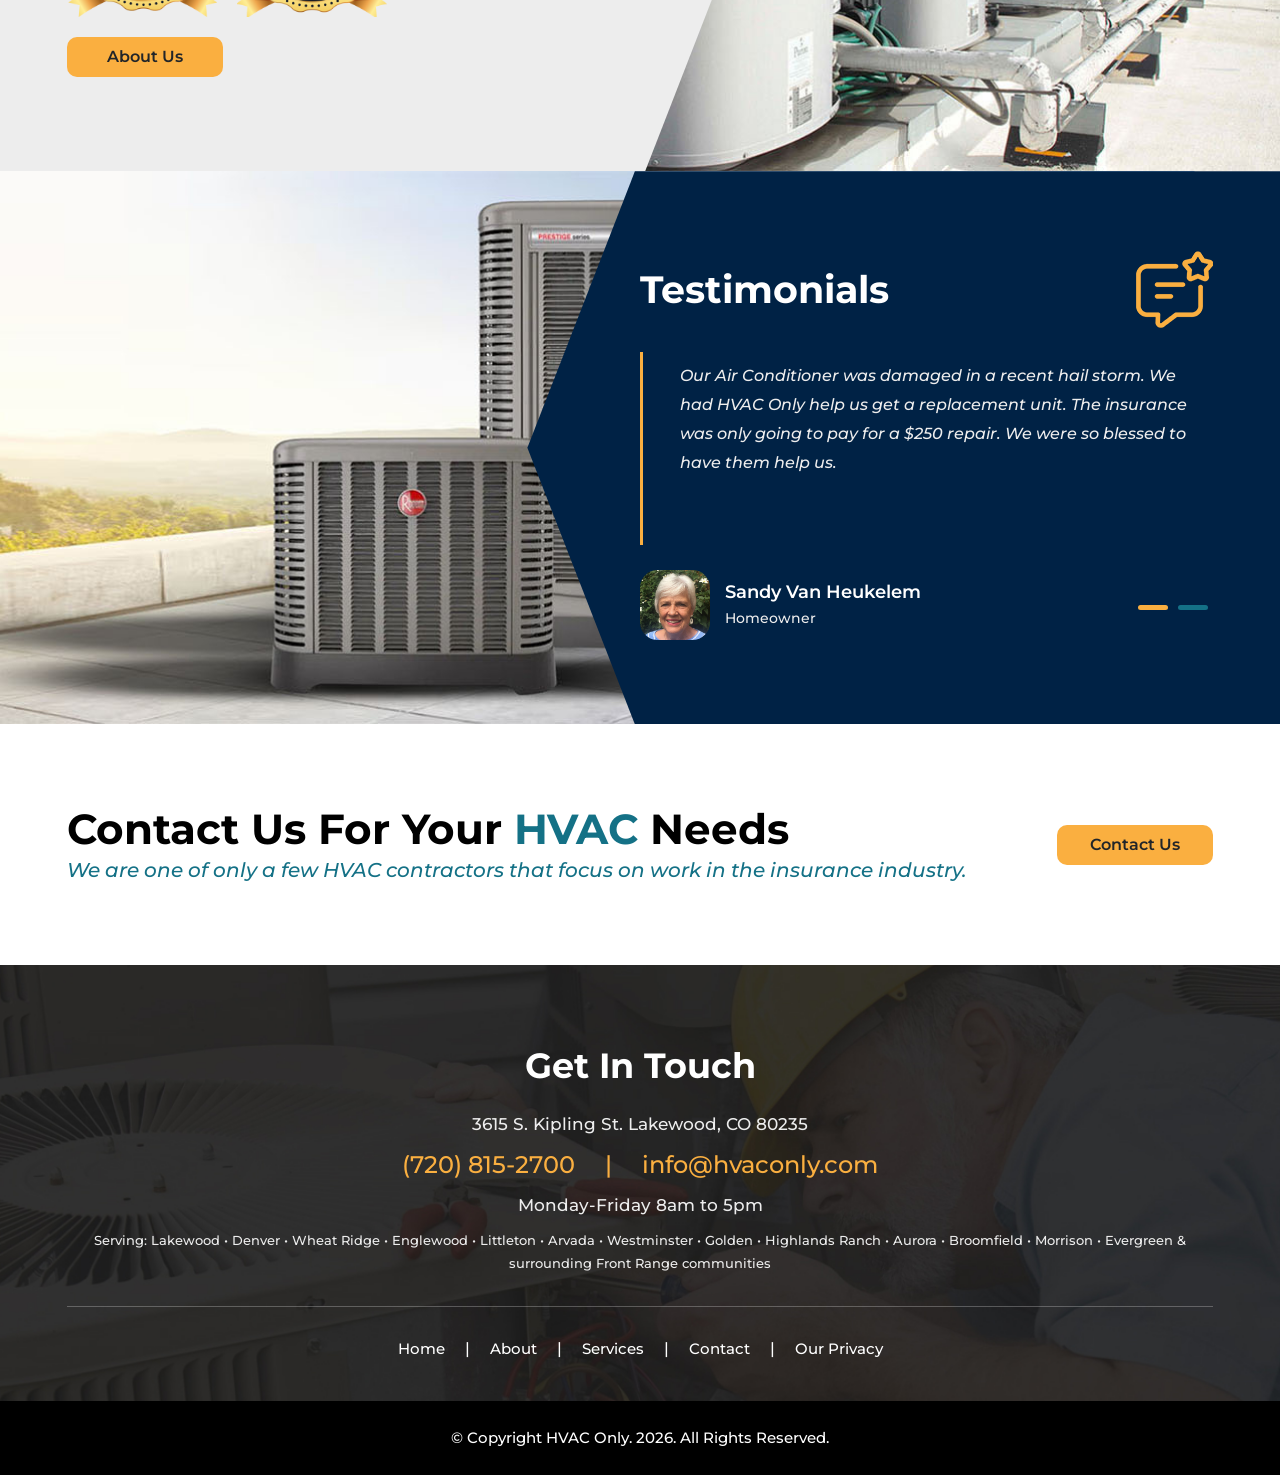
==== commit 715bf10d: "Add service card links and fix logo responsive issue on wide screens - Heating → heating.html, Cooli" ====
--- a/newsite/extracted/hvac_08042026/hvac/index.html
+++ b/newsite/extracted/hvac_08042026/hvac/index.html
@@ -226,6 +226,7 @@
 
         <!-- ROW 1 -->
         <div class="col-lg-4 col-md-6">
+          <a href="heating.html" class="service-card-link">
           <div class="service-card wow fadeInUp" data-wow-delay="0.0s">
             <div class="icon-box">
               <img src="img/services5_ic.png" class="img-fluid" alt="">
@@ -233,9 +234,11 @@
             <h4>Heating</h4>
             <p>A wide array of choices with your financial interests in mind.</p>
           </div>
+          </a>
         </div>
 
         <div class="col-lg-4 col-md-6">
+          <a href="cooling.html" class="service-card-link">
           <div class="service-card wow fadeInUp" data-wow-delay="0.2s">
             <div class="icon-box">
               <img src="img/services2_ic.png" class="img-fluid" alt="">
@@ -243,9 +246,11 @@
             <h4>Cooling</h4>
             <p>When it’s boiling outside, our air conditioners will keep you extremely comfortable inside.</p>
           </div>
+          </a>
         </div>
 
         <div class="col-lg-4 col-md-6">
+          <a href="air-quality.html" class="service-card-link">
           <div class="service-card wow fadeInUp" data-wow-delay="0.4s">
             <div class="icon-box">
               <img src="img/services1_ic.png" class="img-fluid" alt="">
@@ -253,10 +258,12 @@
             <h4>Air Quality</h4>
             <p>Whether your home’s air is too dry or to humid. We can help in solving your issues</p>
           </div>
+          </a>
         </div>
 
         <!-- ROW 2 -->
         <div class="col-lg-4 col-md-6">
+          <a href="contact.html" class="service-card-link">
           <div class="service-card wow fadeInUp" data-wow-delay="0.0s">
             <div class="icon-box">
               <img src="img/services4_ic.png" class="img-fluid" alt="">
@@ -264,9 +271,11 @@
             <h4>Free Estimates</h4>
             <p>Call us today to get a free estimate on your replacement heating and cooling needs.</p>
           </div>
+          </a>
         </div>
 
         <div class="col-lg-4 col-md-6">
+          <a href="contact.html" class="service-card-link">
           <div class="service-card wow fadeInUp" data-wow-delay="0.2s">
             <div class="icon-box">
               <img src="img/services3_ic.png" class="img-fluid" alt="">
@@ -274,9 +283,11 @@
             <h4>Financing</h4>
             <p>We have a few financing choices available.</p>
           </div>
+          </a>
         </div>
 
         <div class="col-lg-4 col-md-6">
+          <a href="https://share.google/iJ02FwSzoN0exjNs5" target="_blank" rel="noopener" class="service-card-link">
           <div class="service-card wow fadeInUp" data-wow-delay="0.4s">
             <div class="icon-box">
               <img src="img/services6_ic.png" class="img-fluid" alt="">
@@ -284,6 +295,7 @@
             <h4>Review Us</h4>
             <p>We have helped people all over the Front Range.</p>
           </div>
+          </a>
         </div>
 
       </div>
--- a/newsite/extracted/hvac_08042026/hvac/css/style.css
+++ b/newsite/extracted/hvac_08042026/hvac/css/style.css
@@ -114,6 +114,7 @@
 /* LEFT SIDE (ANGLED SHAPE) */
 #header .header-left {
   position: relative;
+  flex-shrink: 0;
 }
 
 /* LOGO */
@@ -424,6 +425,12 @@
 }
 
 /* CARD */
+#services .service-card-link {
+  display: block;
+  text-decoration: none;
+  color: inherit;
+}
+
 #services .service-card {
   text-align: center;
   padding: 20px;
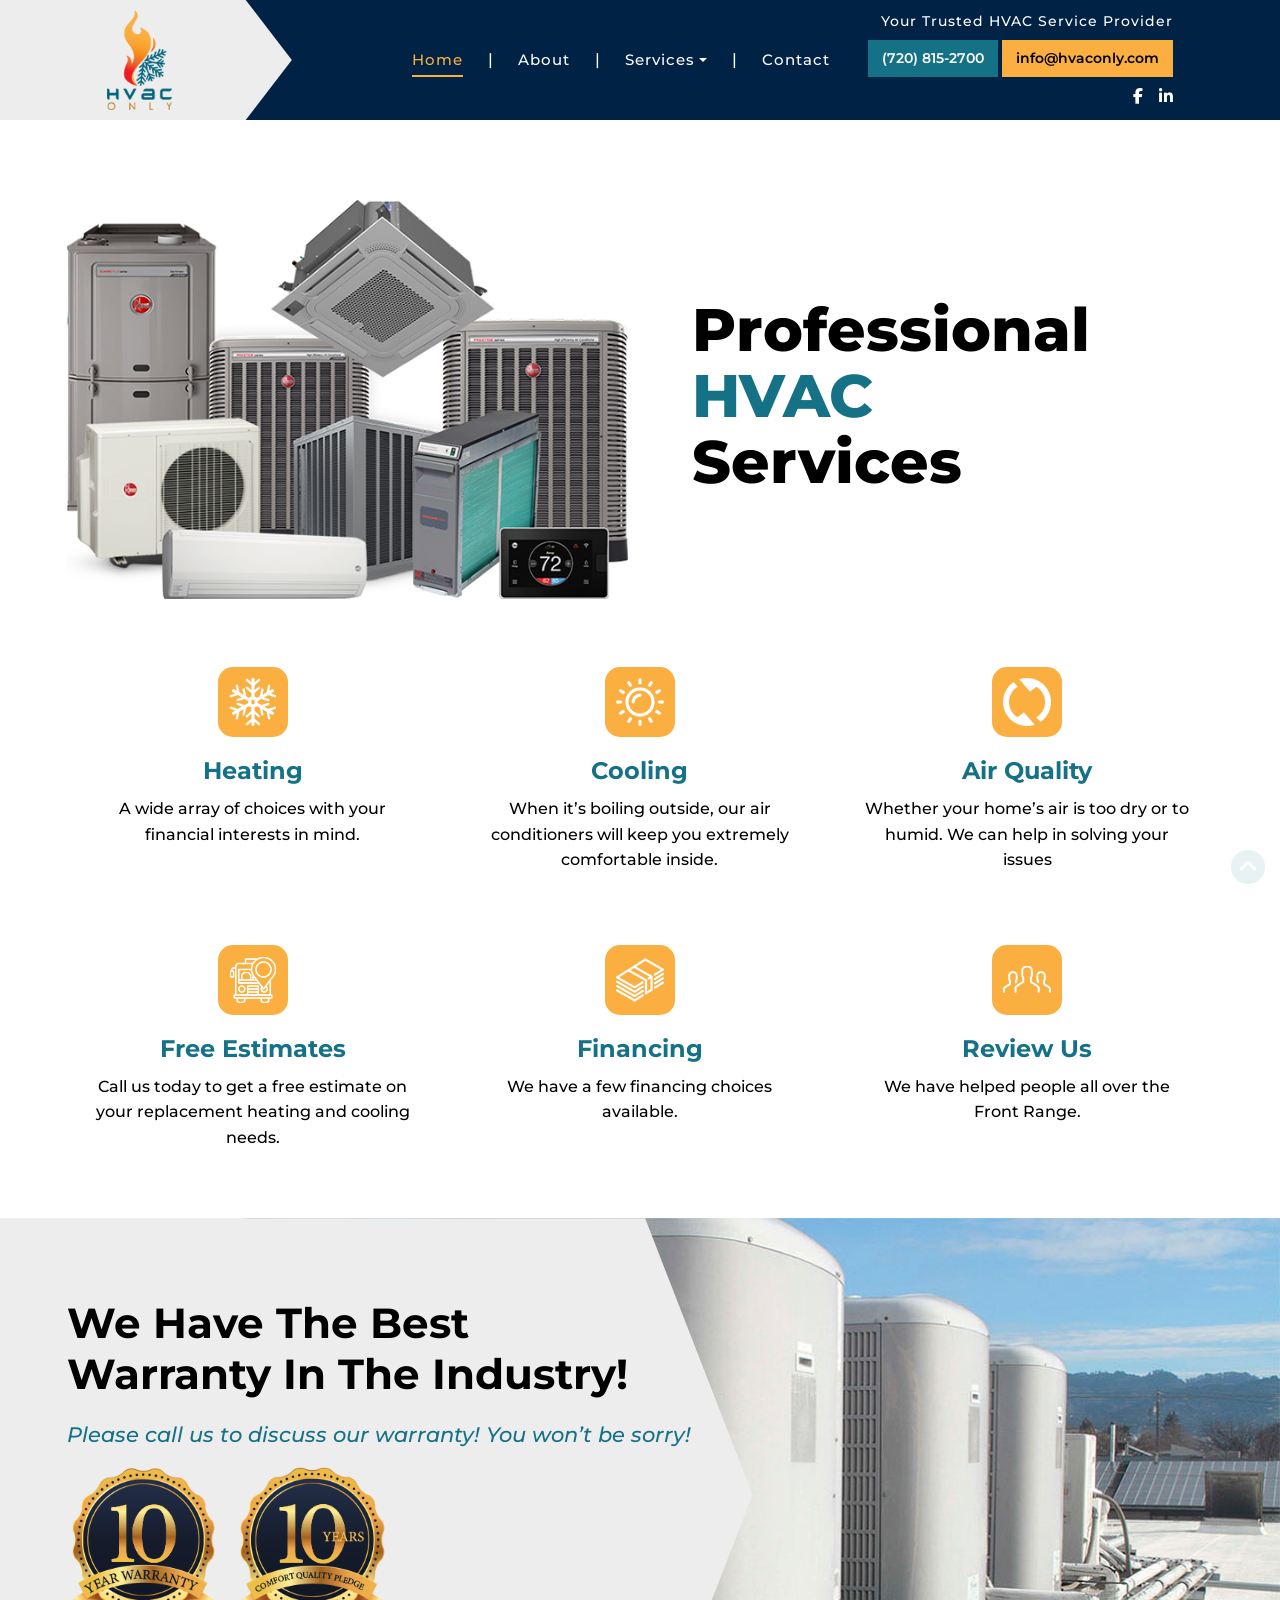
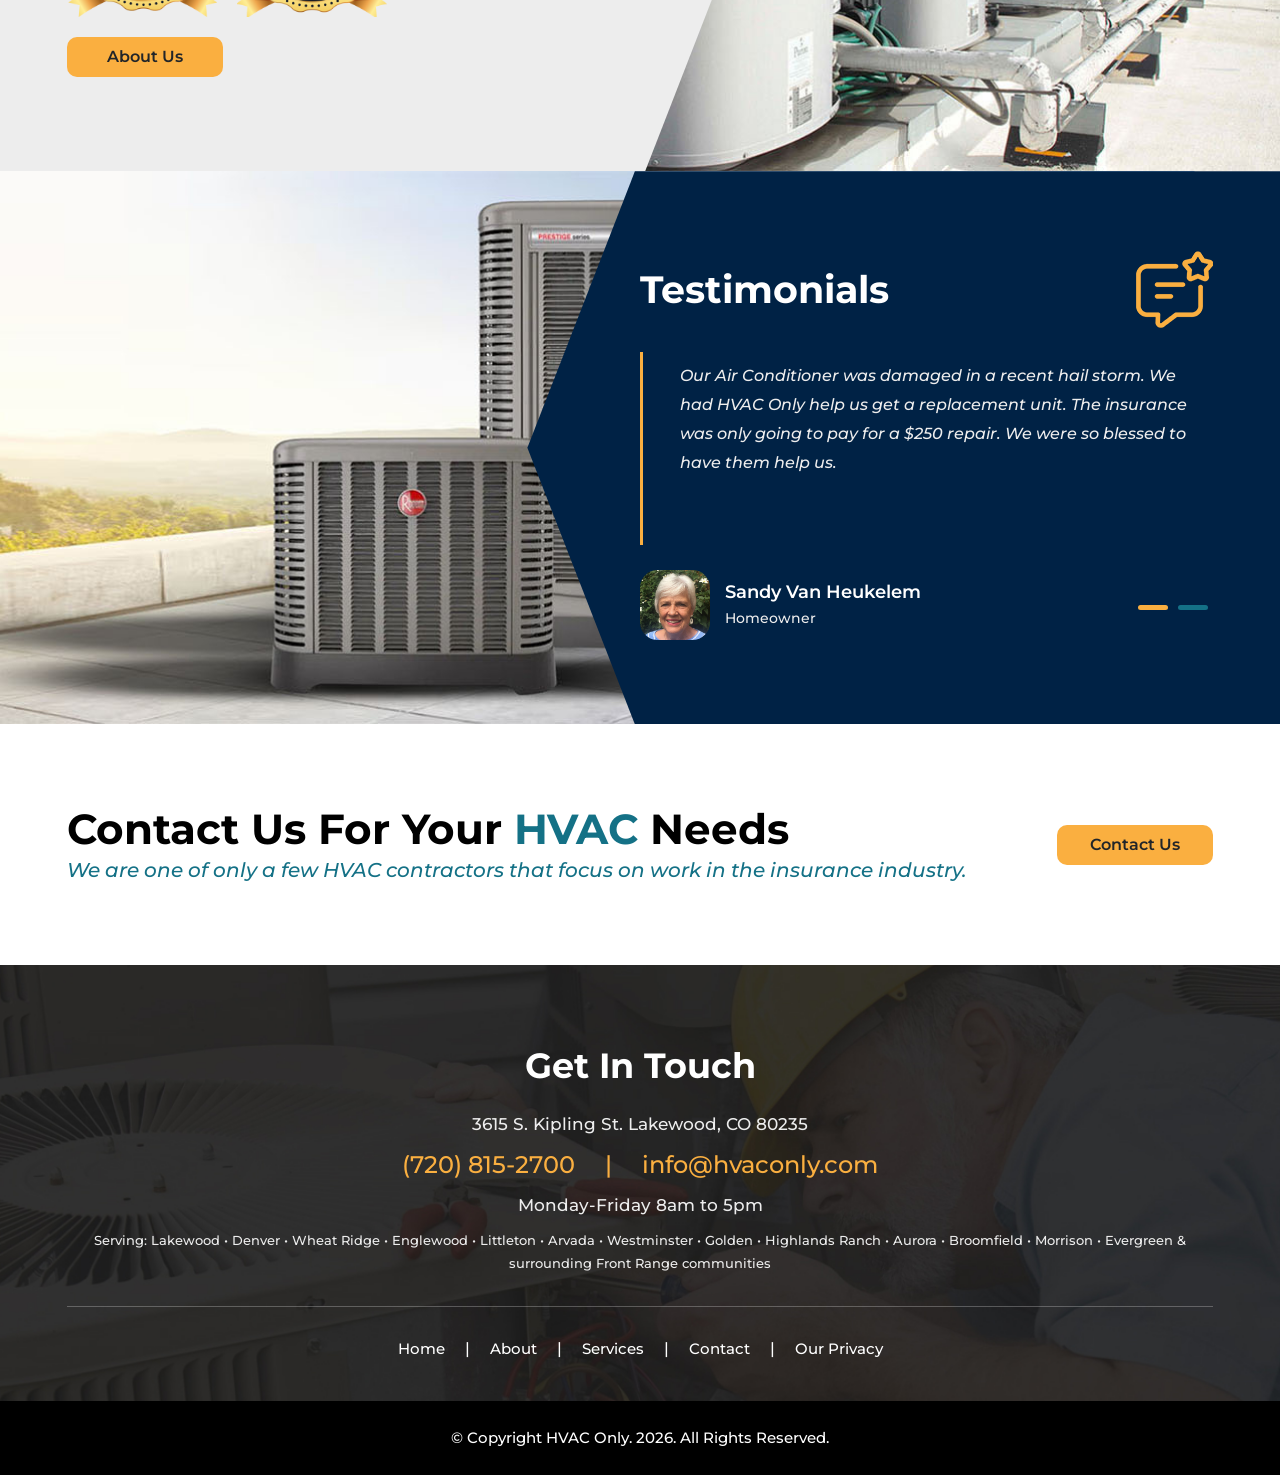
==== commit 0b8259f7: "Bust CSS cache with version query string on style.css Co-Authored-By: Claude Sonnet 4.6 <noreply@ant" ====
--- a/newsite/extracted/hvac_08042026/hvac/index.html
+++ b/newsite/extracted/hvac_08042026/hvac/index.html
@@ -31,7 +31,7 @@
 
   <link rel="shortcut icon" href="img/favIcon.png" />
   <link rel="stylesheet" type="text/css" href="css/all.css" />
-  <link rel="stylesheet" type="text/css" href="css/style.css" />
+  <link rel="stylesheet" type="text/css" href="css/style.css?v=2" />
   <link rel="stylesheet" href="css/animate.css">
   <link rel="stylesheet" href="css/jquery.bxslider.css">
 
--- a/newsite/extracted/hvac_08042026/hvac/css/style.css
+++ b/newsite/extracted/hvac_08042026/hvac/css/style.css
@@ -115,17 +115,23 @@
 #header .header-left {
   position: relative;
   flex-shrink: 0;
+  width: 30%;
+  display: flex;
+  align-items: center;
 }
 
 /* LOGO */
 #header .logo-box {
   position: relative;
   z-index: 2;
-  padding: 0px 40px;
+  padding: 0px 40px !important;
 }
 
 #header .logo-img {
-  height: 100px;
+  height: 100px !important;
+  width: auto !important;
+  max-width: none !important;
+  display: block !important;
   transition: all 0.6s ease;
 }
 
@@ -1295,6 +1301,10 @@
   #header.headerAfterScroll.angled-bg::before {
     width: 22%;
   }
+
+  #header .header-left {
+    width: 24%;
+  }
 }
 
 @media (max-width:1199px) {
@@ -1308,6 +1318,10 @@
 
   #header.headerAfterScroll.angled-bg::before {
     width: 24%;
+  }
+
+  #header .header-left {
+    width: 25%;
   }
 
   #header .contact-btn {
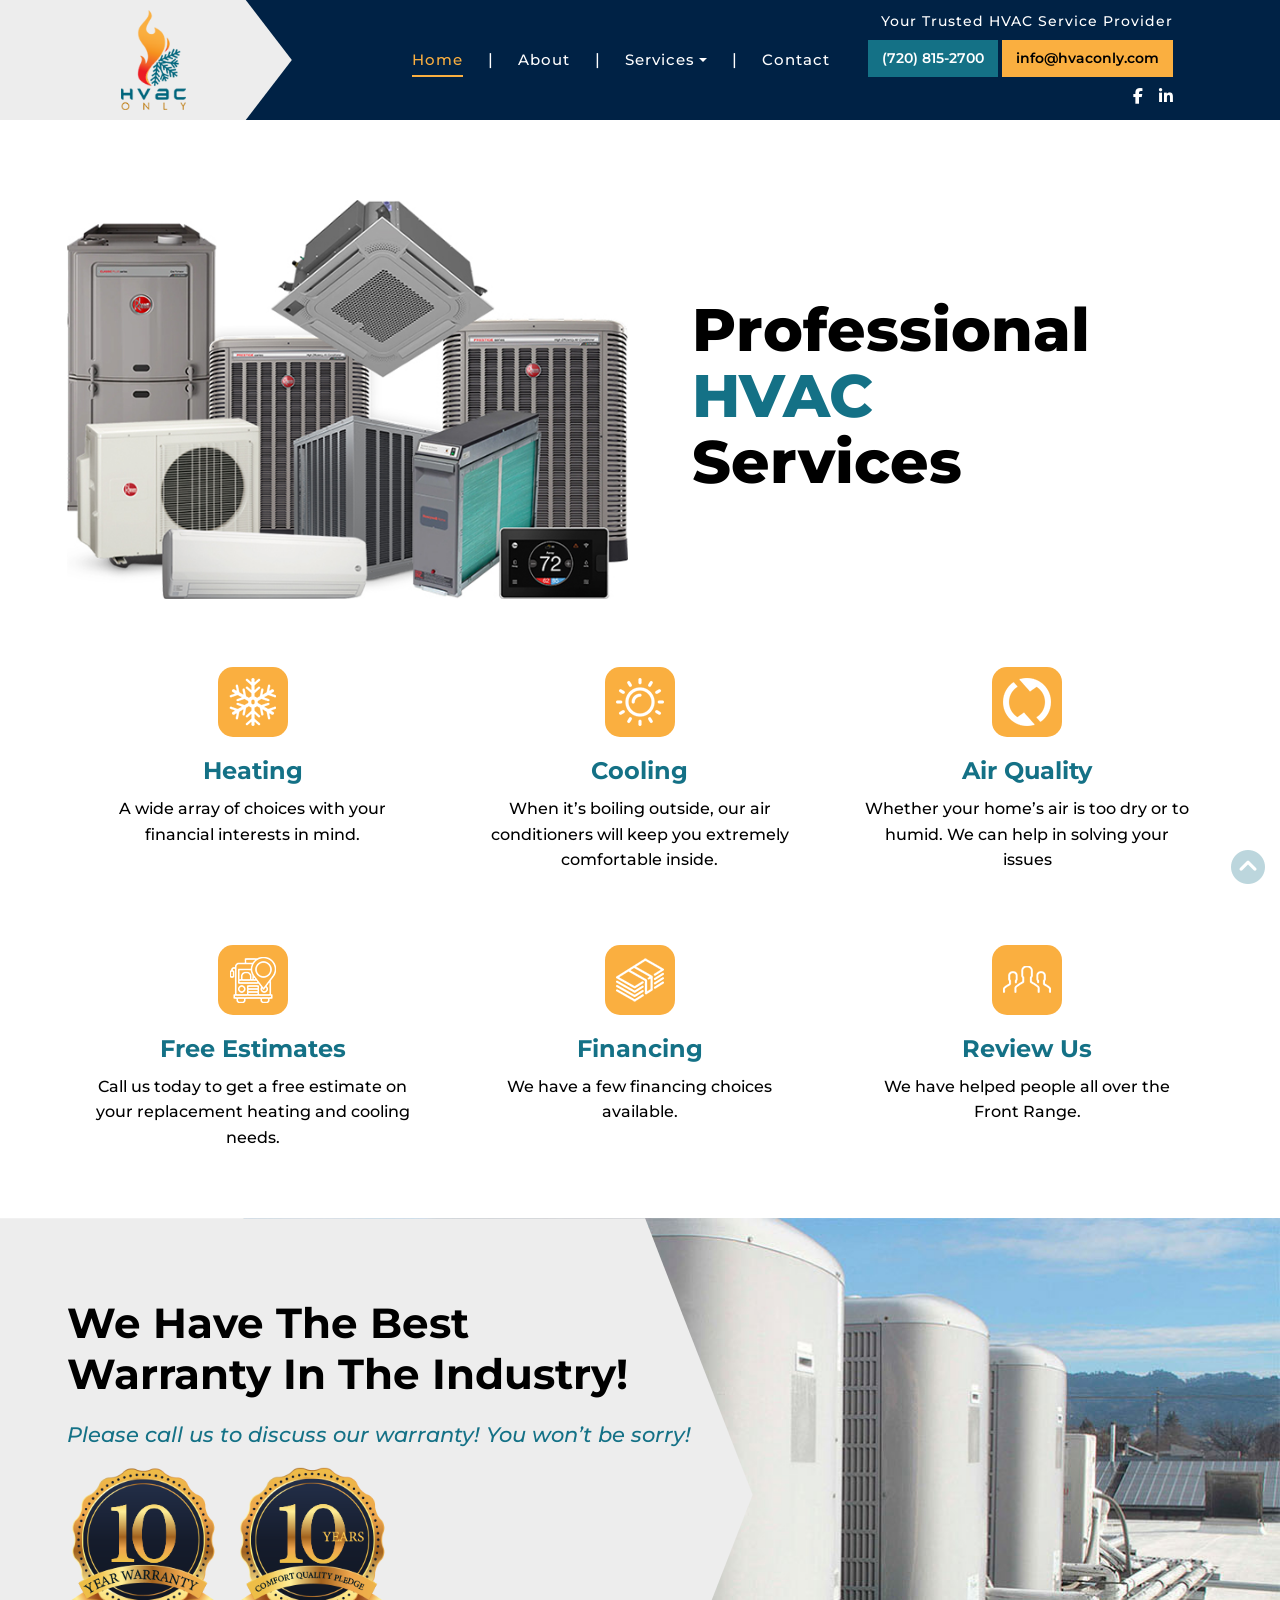
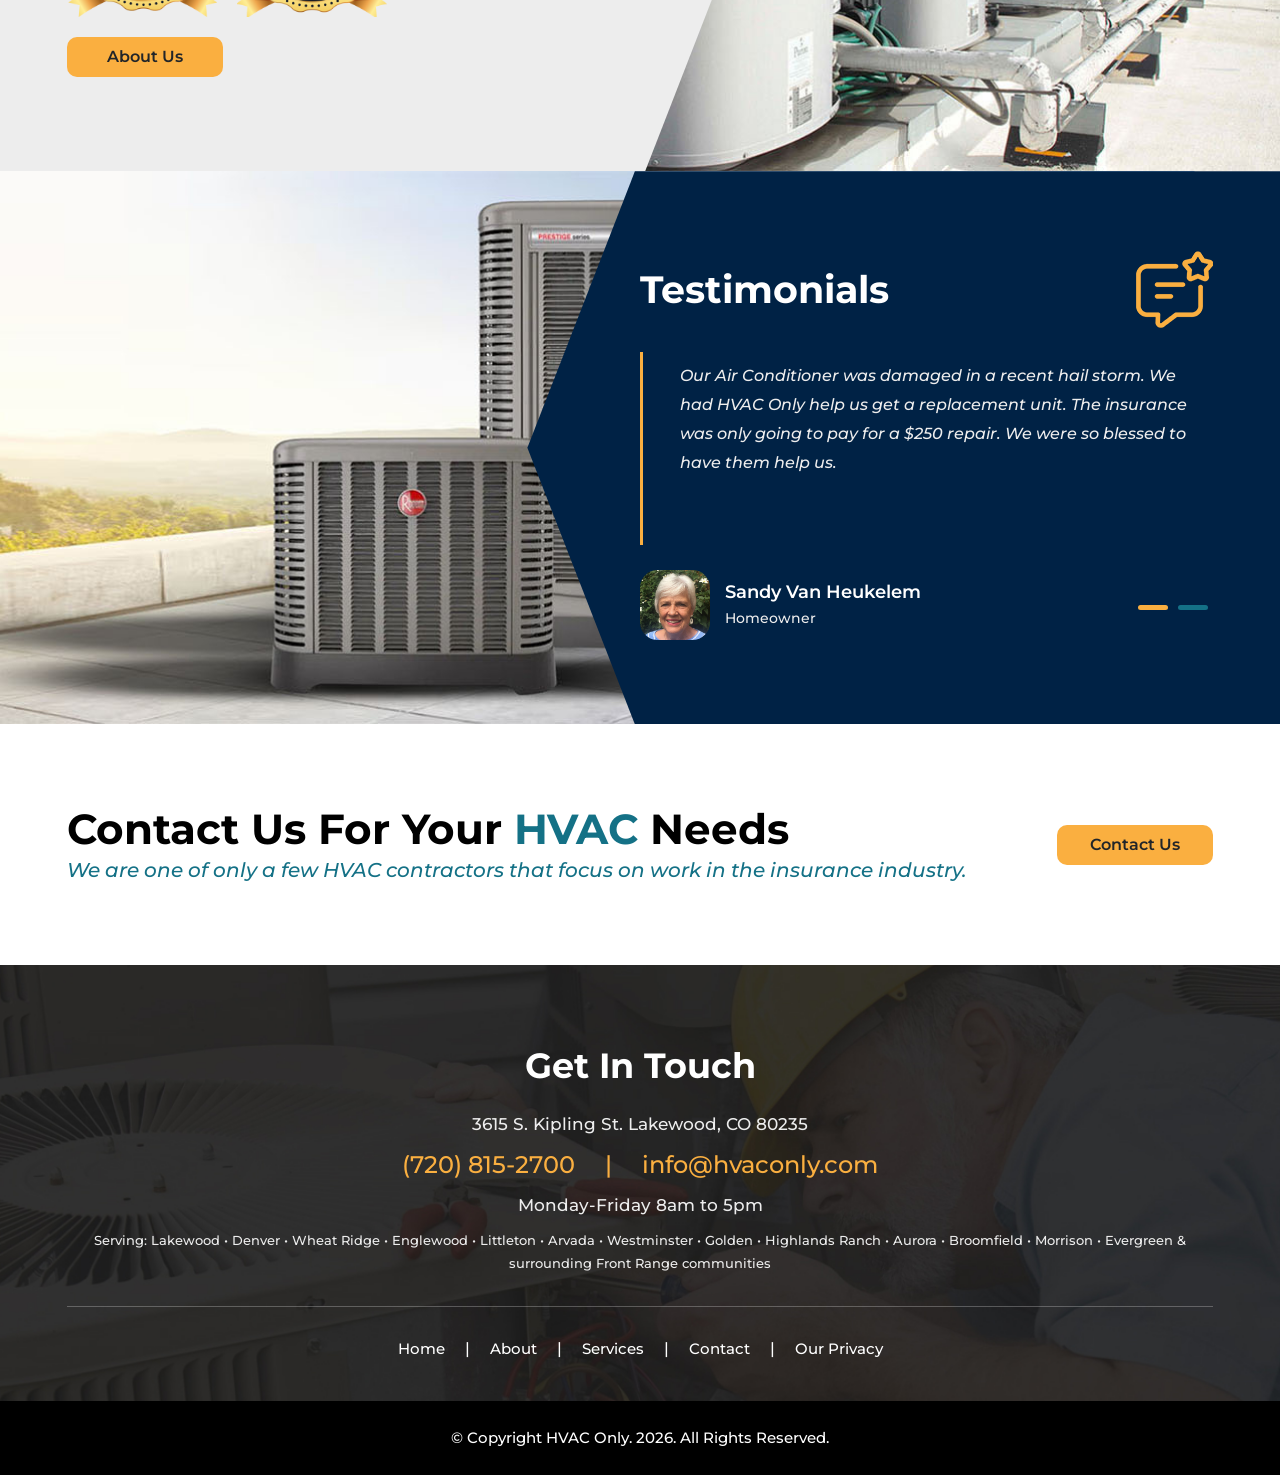
==== commit c43831a2: "Fix logo alignment: absolute position header-left to match blue panel Logo was inside Bootstrap cont" ====
--- a/newsite/extracted/hvac_08042026/hvac/index.html
+++ b/newsite/extracted/hvac_08042026/hvac/index.html
@@ -31,7 +31,7 @@
 
   <link rel="shortcut icon" href="img/favIcon.png" />
   <link rel="stylesheet" type="text/css" href="css/all.css" />
-  <link rel="stylesheet" type="text/css" href="css/style.css?v=2" />
+  <link rel="stylesheet" type="text/css" href="css/style.css?v=3" />
   <link rel="stylesheet" href="css/animate.css">
   <link rel="stylesheet" href="css/jquery.bxslider.css">
 
--- a/newsite/extracted/hvac_08042026/hvac/css/style.css
+++ b/newsite/extracted/hvac_08042026/hvac/css/style.css
@@ -109,22 +109,27 @@
 #header .header-wrapper {
   min-height: 120px;
   transition: all 0.6s ease;
+  padding-left: 30%;
 }
 
 /* LEFT SIDE (ANGLED SHAPE) */
 #header .header-left {
-  position: relative;
-  flex-shrink: 0;
+  position: absolute;
+  top: 0;
+  left: 0;
   width: 30%;
+  height: 100%;
   display: flex;
   align-items: center;
+  justify-content: center;
+  z-index: 2;
 }
 
 /* LOGO */
 #header .logo-box {
   position: relative;
   z-index: 2;
-  padding: 0px 40px !important;
+  padding: 0;
 }
 
 #header .logo-img {
@@ -1305,6 +1310,10 @@
   #header .header-left {
     width: 24%;
   }
+
+  #header .header-wrapper {
+    padding-left: 24%;
+  }
 }
 
 @media (max-width:1199px) {
@@ -1322,6 +1331,10 @@
 
   #header .header-left {
     width: 25%;
+  }
+
+  #header .header-wrapper {
+    padding-left: 25%;
   }
 
   #header .contact-btn {
